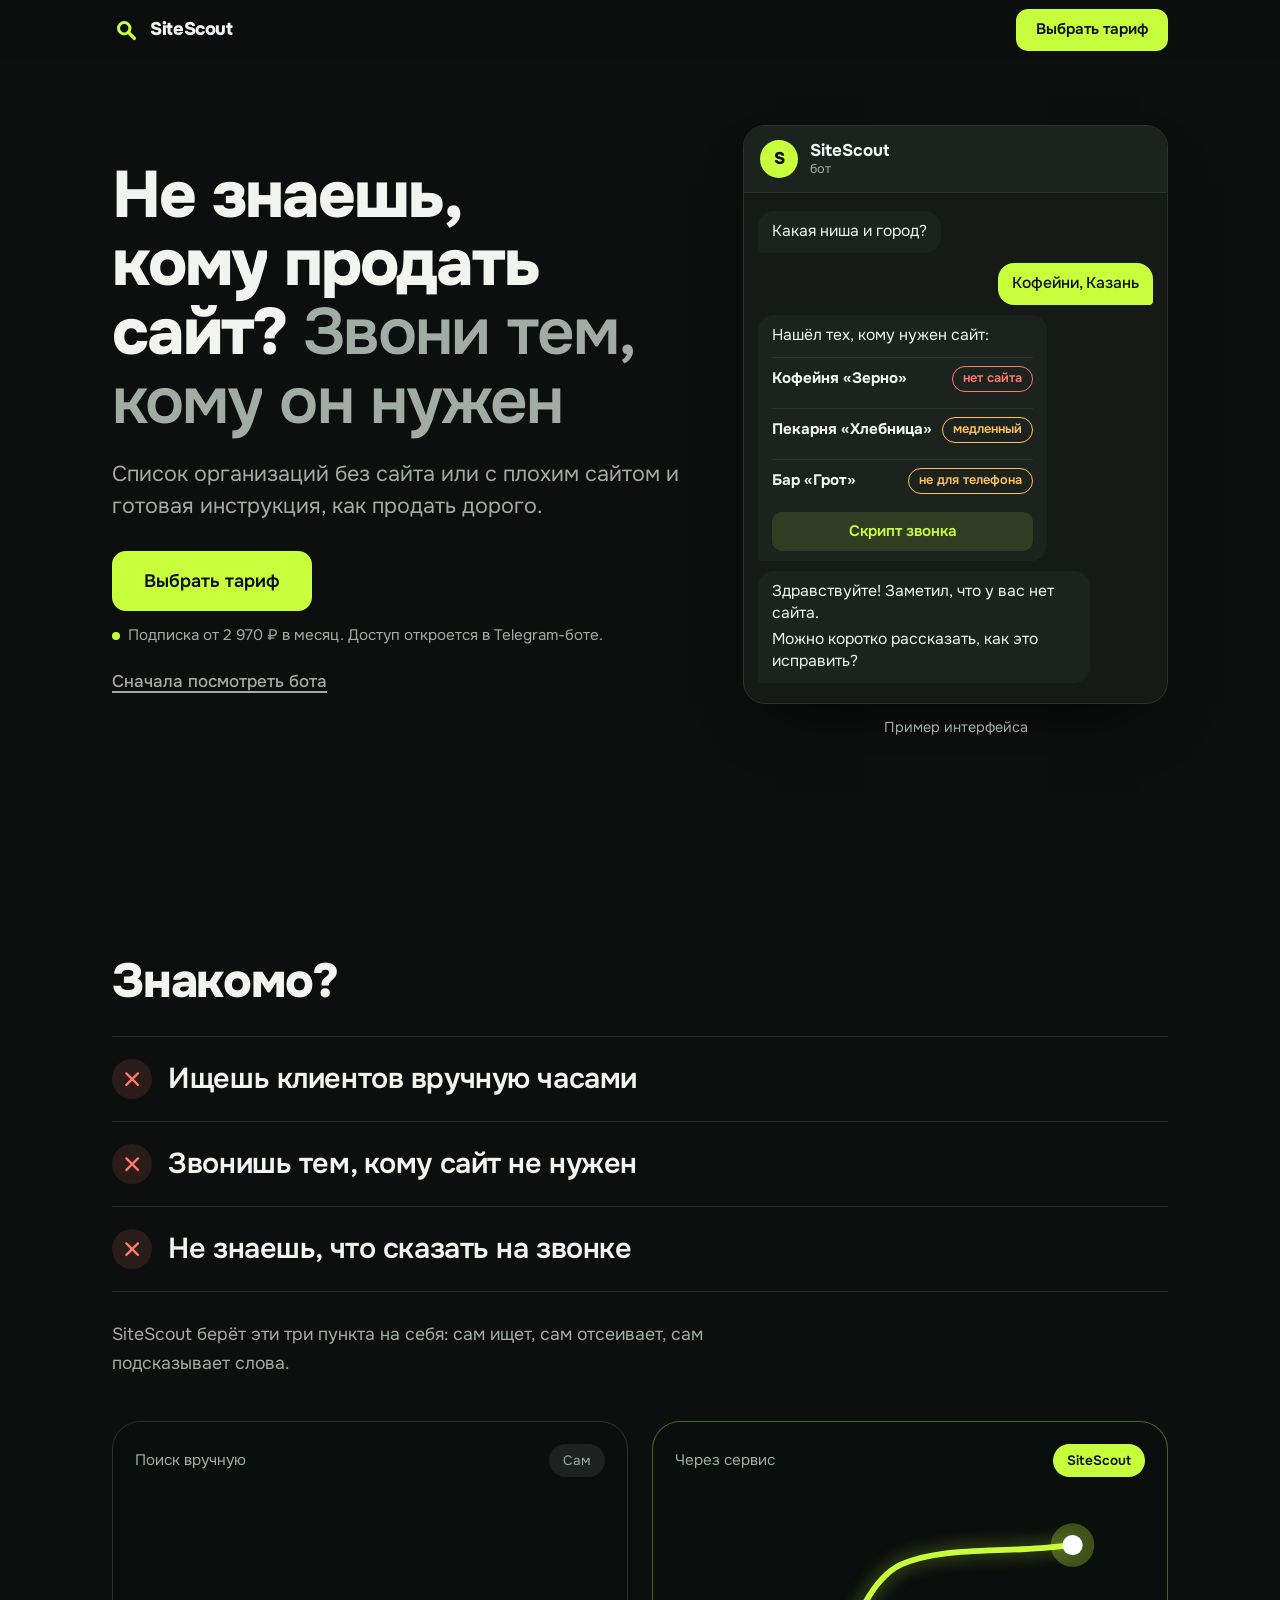
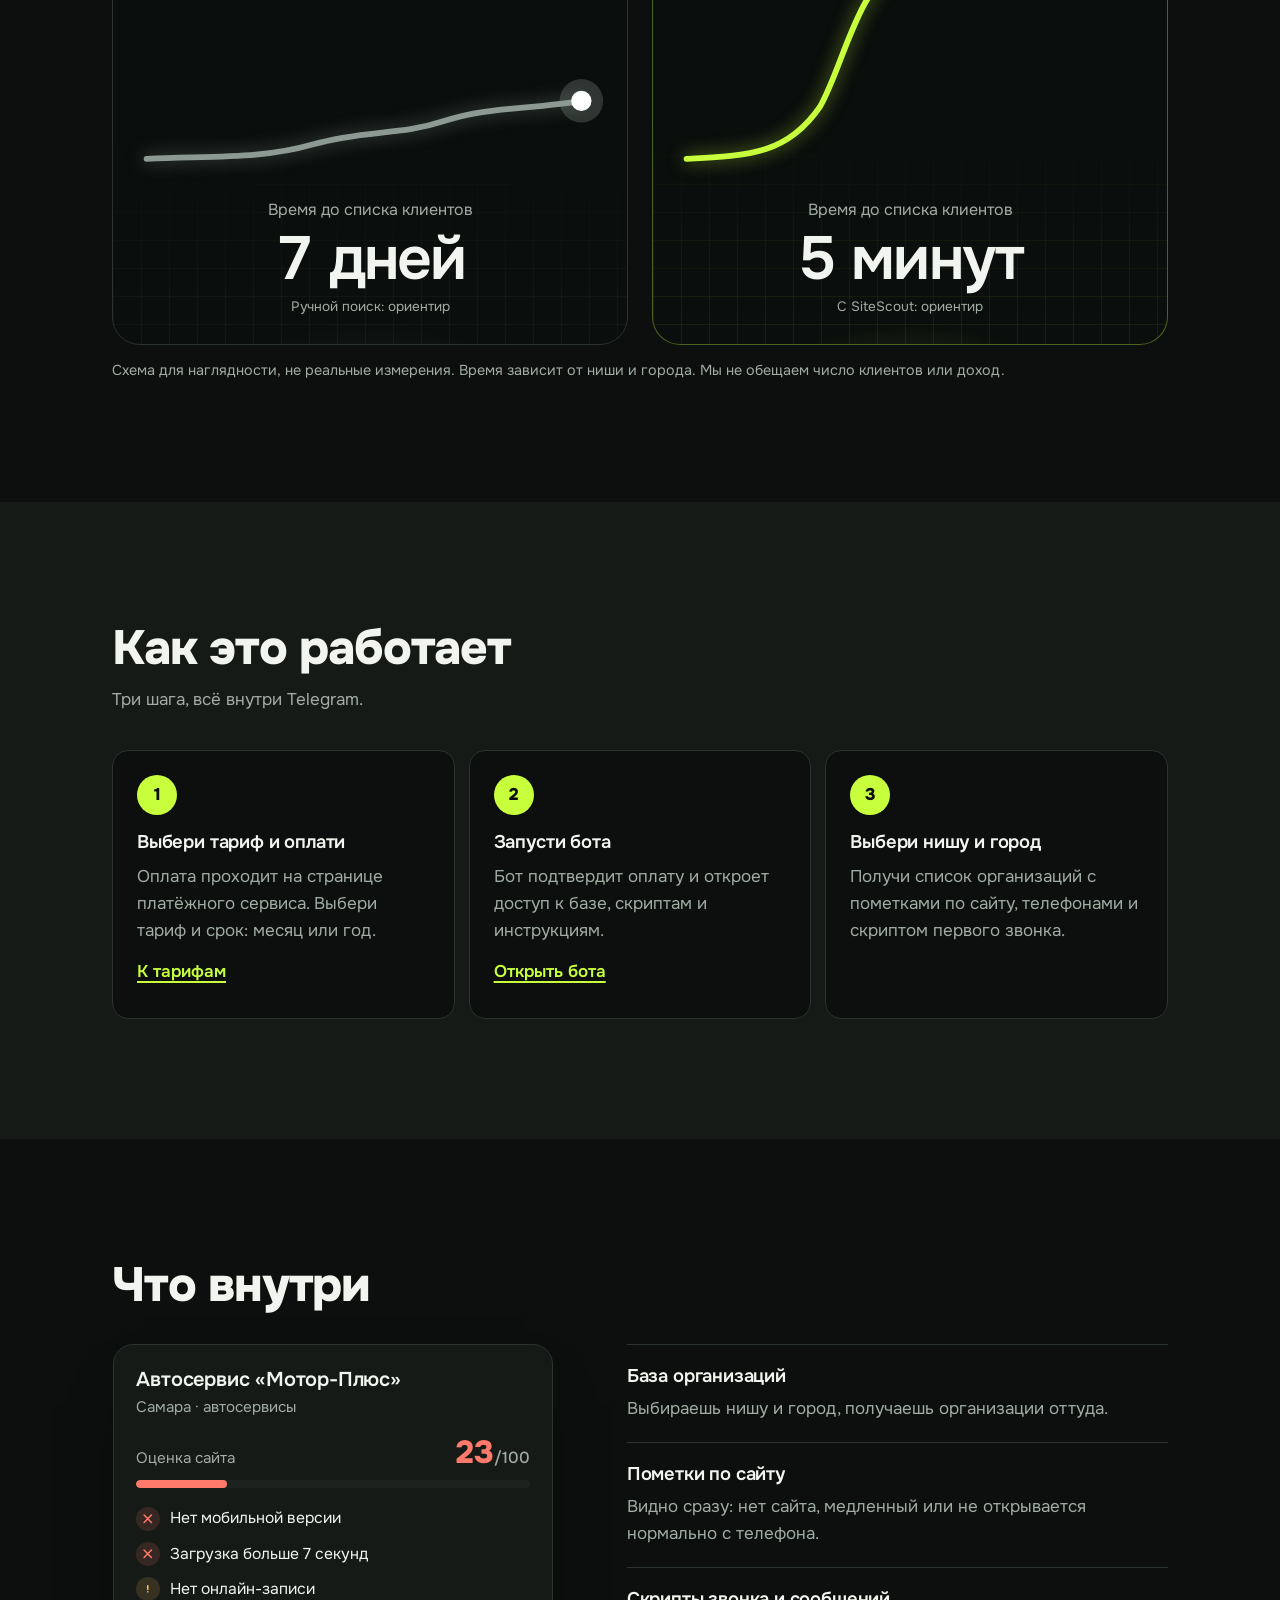
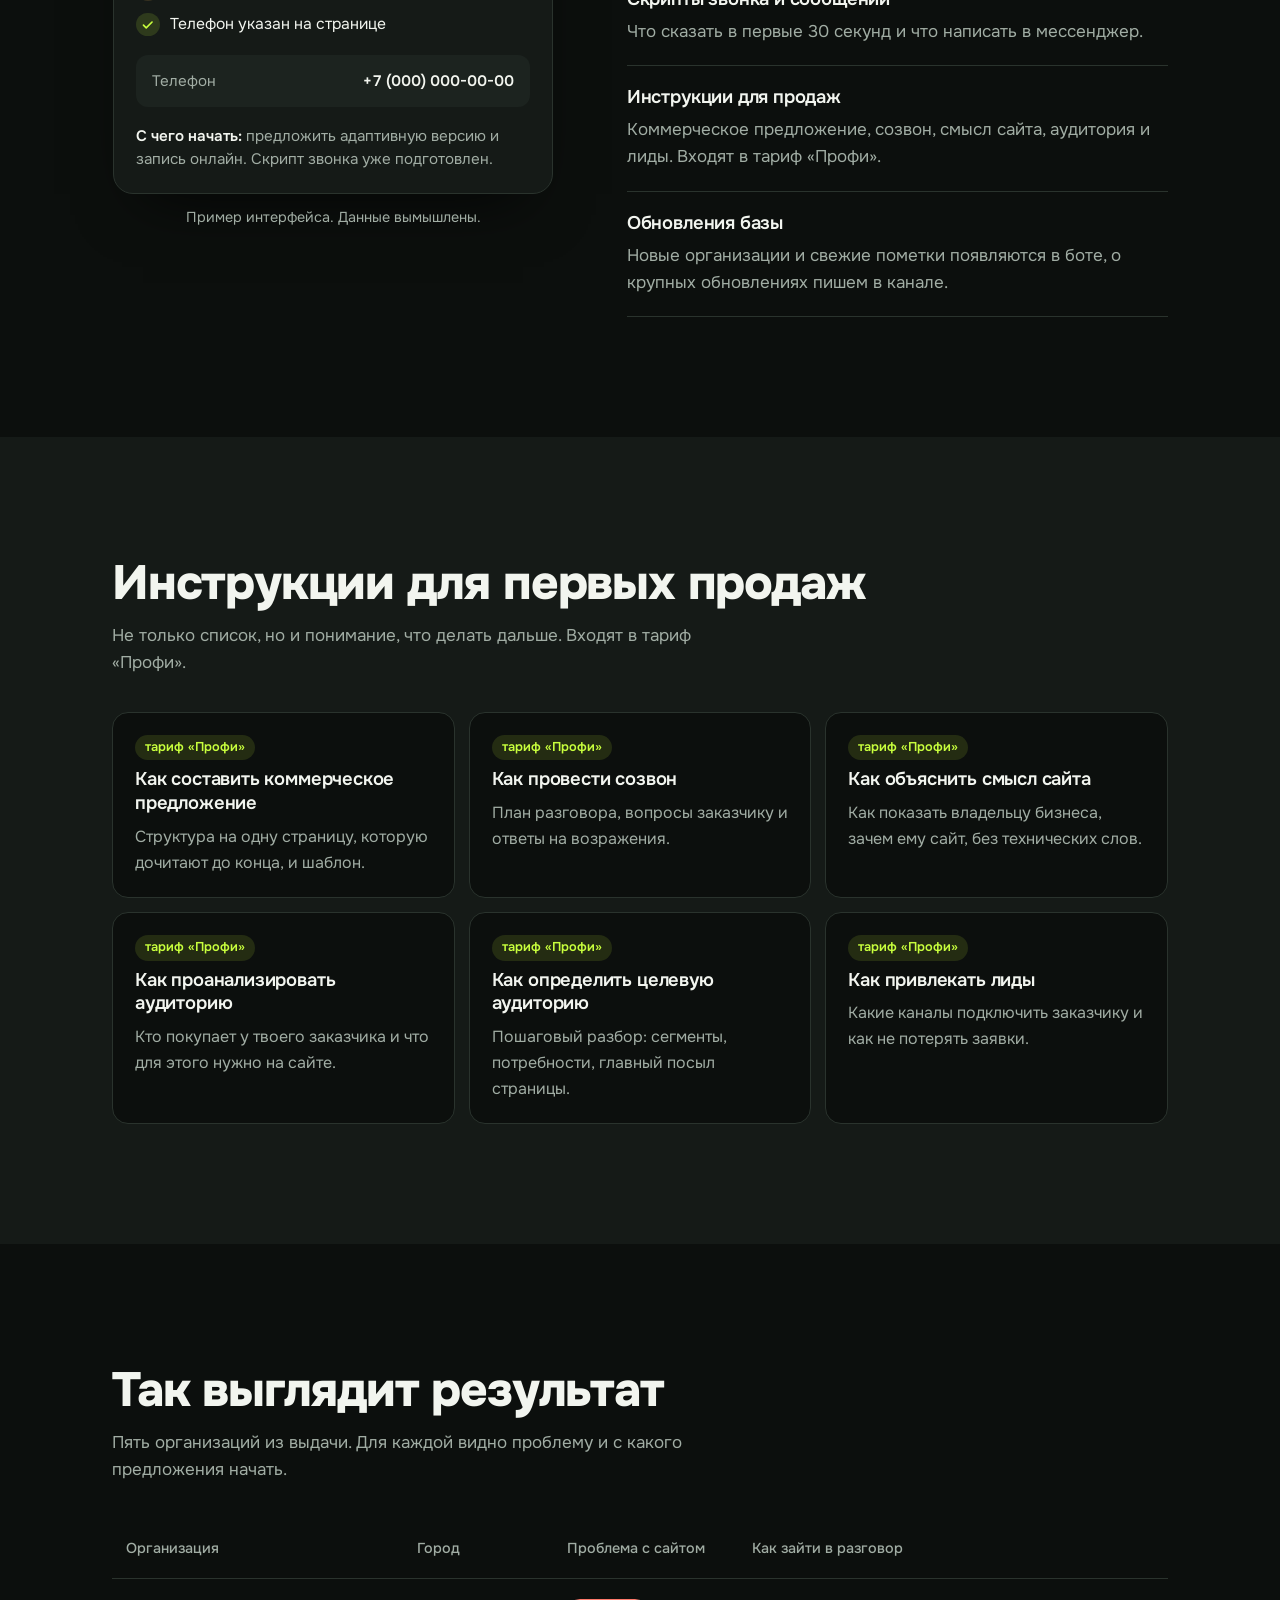
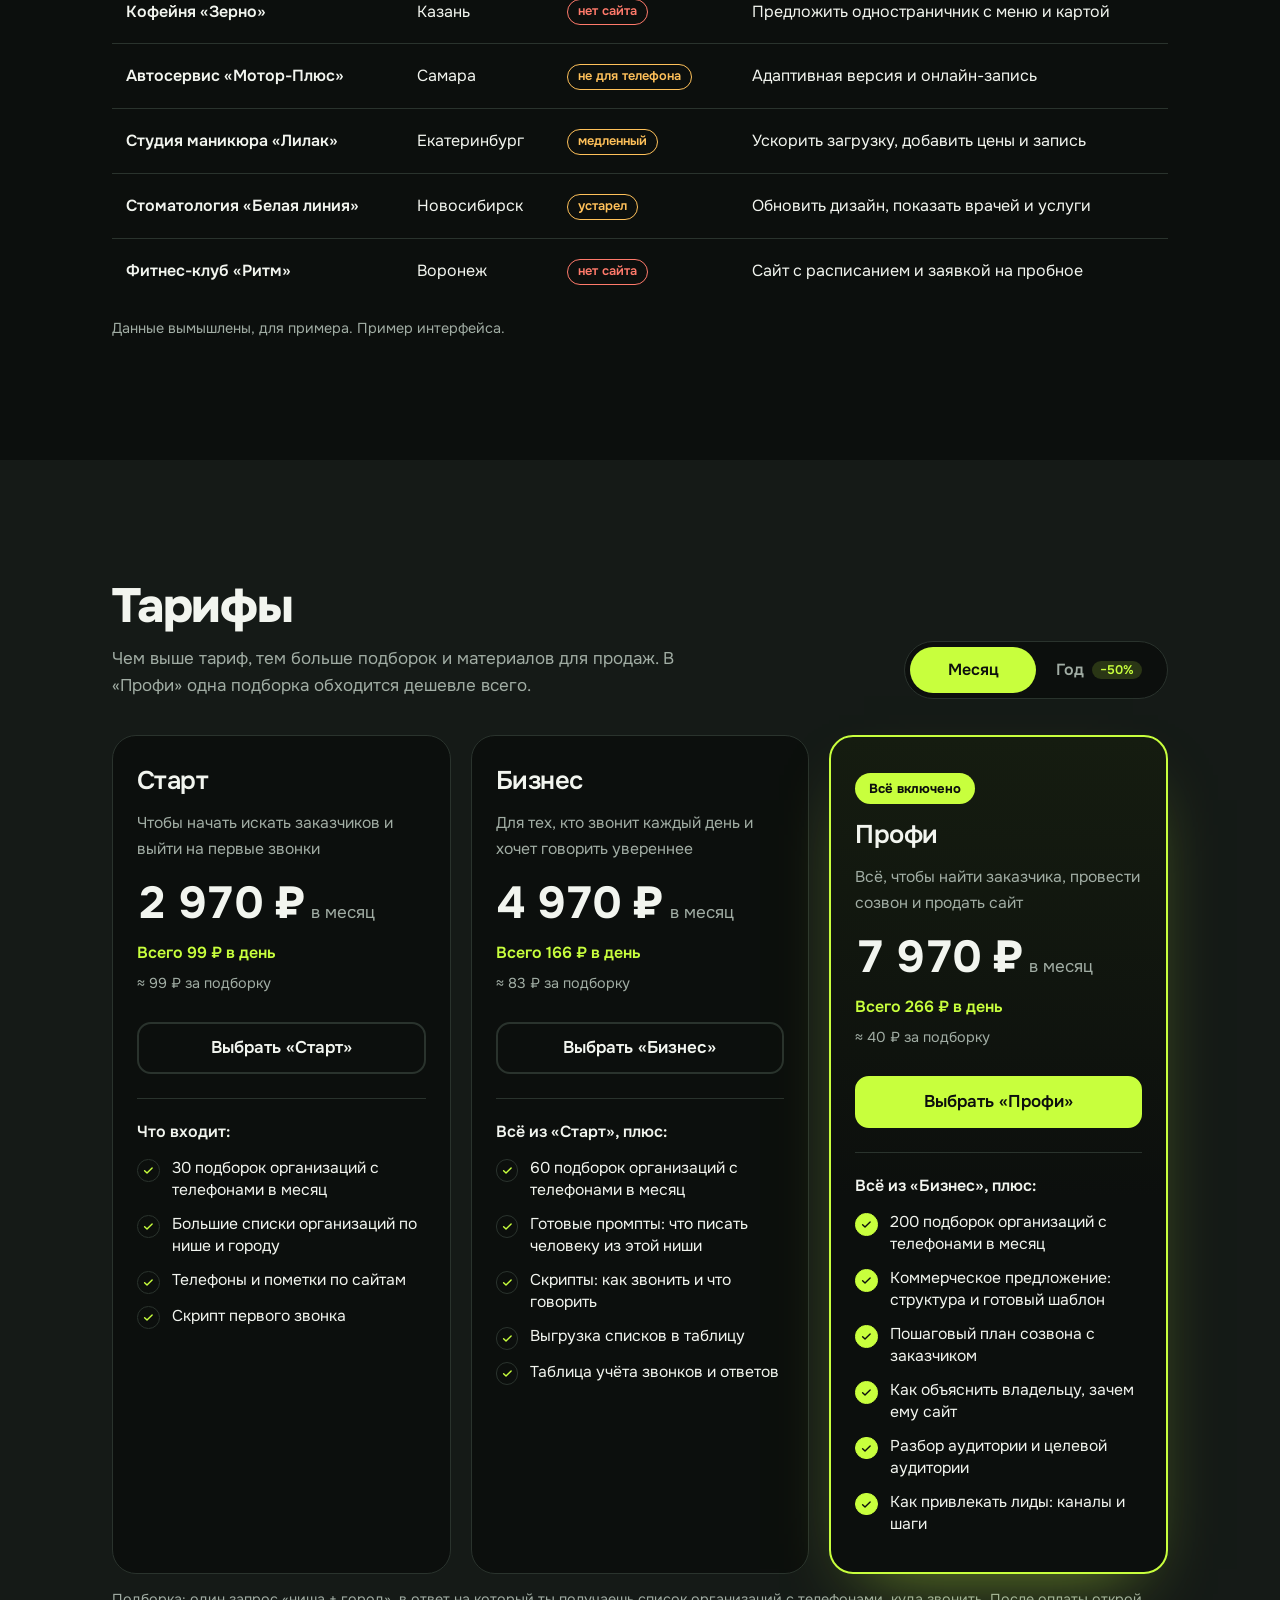
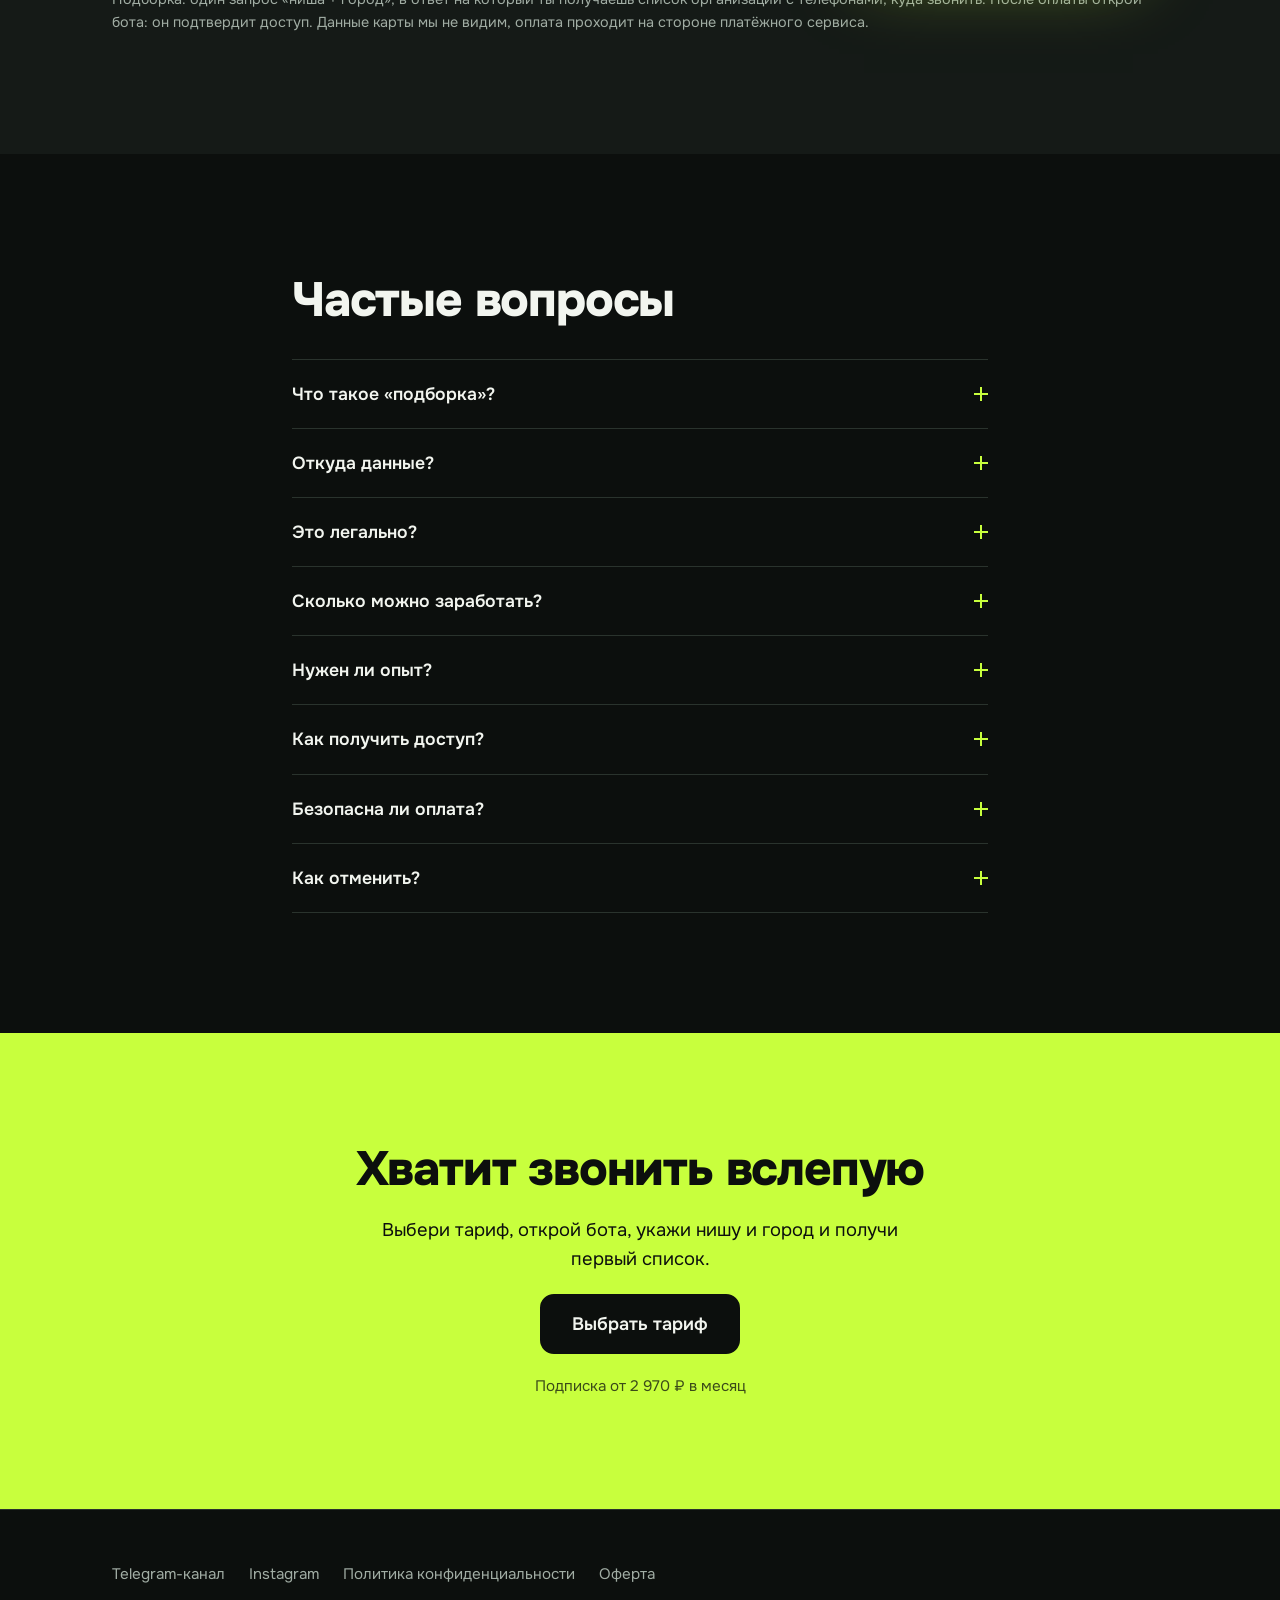
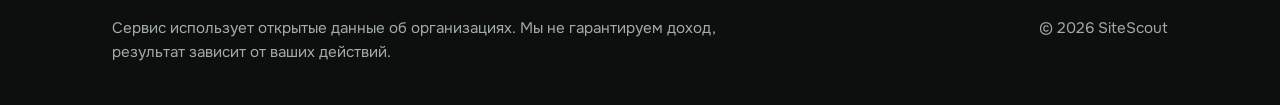
==== index.html @ c0576c30 "Add SiteScout landing page Co-Authored-By: Claude Sonnet 5.5 <noreply@anthropic.com>" ====
<!doctype html>
<html lang="ru">
<head>
  <meta charset="utf-8">
  <meta name="viewport" content="width=device-width, initial-scale=1, viewport-fit=cover">
  <title>SiteScout — заказчики на сайты за 5 минут</title>
  <meta name="description" content="SiteScout находит организации без сайта или с плохим сайтом и даёт телефоны и готовые скрипты звонка. Для веб-фрилансеров и небольших студий. Подписка от 2 970 ₽ в месяц.">
  <meta name="theme-color" content="#0c0f0d">
  <meta property="og:type" content="website">
  <meta property="og:locale" content="ru_RU">
  <meta property="og:site_name" content="SiteScout">
  <meta property="og:title" content="Находи заказчиков на сайты за 5 минут">
  <meta property="og:description" content="Список организаций, у которых нет сайта или он плохой, плюс готовый скрипт звонка. Подписка, доступ в Telegram-боте.">
  <!-- Когда будет картинка 1200×630: <meta property="og:image" content="https://ВАШ-САЙТ/og.png"> -->
  <meta name="twitter:card" content="summary_large_image">
  <link rel="icon" href="data:image/svg+xml,%3Csvg xmlns='http://www.w3.org/2000/svg' viewBox='0 0 64 64'%3E%3Crect width='64' height='64' rx='14' fill='%230c0f0d'/%3E%3Ccircle cx='28' cy='28' r='13' fill='none' stroke='%23c8ff3d' stroke-width='6'/%3E%3Cpath d='M38 38l13 13' stroke='%23c8ff3d' stroke-width='7' stroke-linecap='round'/%3E%3C/svg%3E">
  <link rel="preconnect" href="https://fonts.googleapis.com">
  <link rel="preconnect" href="https://fonts.gstatic.com" crossorigin>
  <link rel="stylesheet" href="https://fonts.googleapis.com/css2?family=Onest:wght@400;500;600;800&display=swap">
  <link rel="stylesheet" href="style.css">
  <script>document.documentElement.classList.add('js')</script>
</head>
<body>

<svg width="0" height="0" style="position:absolute" aria-hidden="true" focusable="false">
  <symbol id="i-tg" viewBox="0 0 24 24"><path d="M21.6 3.3 2.7 10.6c-1.3.5-1.3 1.3-.2 1.6l4.8 1.5 1.9 5.8c.2.6.4.8.9.8.4 0 .6-.2.9-.4l2.3-2.2 4.8 3.5c.9.5 1.5.2 1.7-.8L22.9 4.8c.3-1.3-.5-1.9-1.3-1.5Zm-3.2 4L9.8 15l-.4 3.7-1.5-4.9 10.5-6.5Z"/></symbol>
  <symbol id="i-x" viewBox="0 0 24 24"><path d="M6 6l12 12M18 6 6 18" fill="none" stroke="currentColor" stroke-width="2.4" stroke-linecap="round"/></symbol>
  <symbol id="i-check" viewBox="0 0 24 24"><path d="m5 12.5 4.5 4.5L19 7.5" fill="none" stroke="currentColor" stroke-width="2.6" stroke-linecap="round" stroke-linejoin="round"/></symbol>
  <symbol id="i-warn" viewBox="0 0 24 24"><path d="M12 7v6m0 4h.01" fill="none" stroke="currentColor" stroke-width="2.6" stroke-linecap="round"/></symbol>
</svg>

<header class="top">
  <div class="wrap top__in">
    <a class="logo" href="#top" aria-label="SiteScout — наверх">
      <svg viewBox="0 0 64 64" width="28" height="28" aria-hidden="true"><circle cx="28" cy="28" r="13" fill="none" stroke="currentColor" stroke-width="7"/><path d="M38 38l13 13" stroke="currentColor" stroke-width="8" stroke-linecap="round"/></svg>
      <span>SiteScout</span>
    </a>
    <a class="btn btn--sm top__cta" href="#pricing">Выбрать тариф</a>
  </div>
</header>

<main id="top">

  <!-- 1. HERO -->
  <section class="hero">
    <div class="wrap hero__grid">
      <div class="hero__text">
        <h1 aria-label="Не знаешь, кому продать сайт? Звони тем, кому он нужен">
          <span class="hl" aria-hidden="true"><span style="--d:.05s">Не</span></span>
          <span class="hl" aria-hidden="true"><span style="--d:.12s">знаешь,</span></span>
          <span class="hl" aria-hidden="true"><span style="--d:.19s">кому</span></span>
          <span class="hl" aria-hidden="true"><span style="--d:.26s">продать</span></span>
          <span class="hl" aria-hidden="true"><span style="--d:.33s">сайт?</span></span>
          <span class="dim" aria-hidden="true">
            <span class="hl"><span style="--d:.6s">Звони</span></span>
            <span class="hl"><span style="--d:.67s">тем,</span></span>
            <span class="hl"><span style="--d:.74s">кому</span></span>
            <span class="hl"><span style="--d:.81s">он</span></span>
            <span class="hl"><span style="--d:.88s">нужен</span></span>
          </span>
        </h1>
        <p class="lead">Список организаций без сайта или с плохим сайтом и готовая инструкция, как продать дорого.</p>
        <div class="cta-block">
          <a class="btn btn--lg" id="hero-cta" href="#pricing">Выбрать тариф</a>
          <p class="note">Подписка от 2 970 ₽ в месяц. Доступ откроется в Telegram-боте.</p>
          <a class="link link--quiet" data-link="bot" href="https://t.me/your_bot" target="_blank" rel="noopener">Сначала посмотреть бота</a>
        </div>
      </div>

      <figure class="hero__demo">
        <div class="tg" role="img" aria-label="Пример диалога с Telegram-ботом SiteScout: выбор ниши и города, затем список организаций с пометками по сайтам">
          <div class="tg__bar">
            <span class="tg__ava">S</span>
            <span class="tg__who"><strong>SiteScout</strong><small>бот</small></span>
          </div>
          <div class="tg__body" aria-hidden="true">
            <p class="msg msg--bot" style="--d:.6s">Какая ниша и город?</p>
            <p class="msg msg--me" style="--d:1.4s">Кофейни, Казань</p>
            <div class="msg msg--bot msg--list" style="--d:2.2s">
              <p>Нашёл тех, кому нужен сайт:</p>
              <ul>
                <li><b>Кофейня «Зерно»</b><span class="tag tag--bad" style="--t:3.0s">нет сайта</span></li>
                <li><b>Пекарня «Хлебница»</b><span class="tag tag--warn" style="--t:3.5s">медленный</span></li>
                <li><b>Бар «Грот»</b><span class="tag tag--warn" style="--t:4.0s">не для телефона</span></li>
              </ul>
              <span class="kbd" style="--t:4.6s">Скрипт звонка</span>
            </div>
            <div class="msg msg--bot msg--script" style="--d:5.4s">
              <span class="dots" style="--t:5.4s"><i></i><i></i><i></i></span>
              <span class="ln" style="--t:6.4s">Здравствуйте! Заметил, что у вас нет сайта.</span>
              <span class="ln" style="--t:7.2s">Можно коротко рассказать, как это исправить?</span>
            </div>
          </div>
        </div>
        <figcaption>Пример интерфейса</figcaption>
      </figure>
    </div>
  </section>

  <!-- 2. ПРОБЛЕМА -->
  <section class="sec" aria-labelledby="h-problem">
    <div class="wrap">
      <h2 id="h-problem" class="reveal">Знакомо?</h2>
      <ul class="problems">
        <li class="reveal"><svg class="ic ic--x" aria-hidden="true"><use href="#i-x"/></svg>Ищешь клиентов вручную часами</li>
        <li class="reveal"><svg class="ic ic--x" aria-hidden="true"><use href="#i-x"/></svg>Звонишь тем, кому сайт не нужен</li>
        <li class="reveal"><svg class="ic ic--x" aria-hidden="true"><use href="#i-x"/></svg>Не знаешь, что сказать на звонке</li>
      </ul>
      <p class="bridge reveal">SiteScout берёт эти три пункта на себя: сам ищет, сам отсеивает, сам подсказывает слова.</p>

      <div class="peaks" id="peaks">
        <figure class="peak peak--solo">
          <div class="peak__top"><span>Поиск вручную</span><span class="peak__pill">Сам</span></div>
          <svg class="peak__chart" viewBox="-8 -10 324 204" role="img" aria-label="Схема: список клиентов растёт медленно">
            <g class="peak__grid" aria-hidden="true"></g>
            <path class="line" d="M0 176 C50 174 80 176 115 166 S175 160 205 150 S265 142 300 136"/>
            <circle class="halo" r="15"/><circle class="dot" r="7"/>
          </svg>
          <figcaption>
            <span class="peak__title">Время до списка клиентов</span>
            <span class="peak__num"><b data-count="7" data-final="7">7</b> дней</span>
            <span class="peak__cap">Ручной поиск: ориентир</span>
          </figcaption>
        </figure>
        <figure class="peak peak--ours">
          <div class="peak__top"><span>Через сервис</span><span class="peak__pill peak__pill--on">SiteScout</span></div>
          <svg class="peak__chart" viewBox="-8 -10 324 204" role="img" aria-label="Схема: список клиентов появляется быстро">
            <g class="peak__grid" aria-hidden="true"></g>
            <path class="line" d="M0 176 C45 174 70 172 92 140 C108 112 118 56 148 42 C176 30 212 34 252 30 S285 28 300 28"/>
            <circle class="halo" r="15"/><circle class="dot" r="7"/>
          </svg>
          <figcaption>
            <span class="peak__title">Время до списка клиентов</span>
            <span class="peak__num"><b data-count="5" data-final="5">5</b> минут</span>
            <span class="peak__cap">С SiteScout: ориентир</span>
          </figcaption>
        </figure>
      </div>
      <p class="caption reveal">Схема для наглядности, не реальные измерения. Время зависит от ниши и города. Мы не обещаем число клиентов или доход.</p>
    </div>
  </section>

  <!-- 3. КАК ЭТО РАБОТАЕТ -->
  <section class="sec sec--alt" id="how" aria-labelledby="h-how">
    <div class="wrap">
      <h2 id="h-how" class="reveal">Как это работает</h2>
      <p class="sub reveal">Три шага, всё внутри Telegram.</p>
      <ol class="steps">
        <li class="step reveal">
          <span class="step__n" aria-hidden="true">1</span>
          <h3>Выбери тариф и оплати</h3>
          <p>Оплата проходит на странице платёжного сервиса. Выбери тариф и срок: месяц или год.</p>
          <a class="link" href="#pricing">К тарифам</a>
        </li>
        <li class="step reveal">
          <span class="step__n" aria-hidden="true">2</span>
          <h3>Запусти бота</h3>
          <p>Бот подтвердит оплату и откроет доступ к базе, скриптам и инструкциям.</p>
          <a class="link" data-link="bot" href="https://t.me/your_bot" target="_blank" rel="noopener">Открыть бота</a>
        </li>
        <li class="step reveal">
          <span class="step__n" aria-hidden="true">3</span>
          <h3>Выбери нишу и город</h3>
          <p>Получи список организаций с пометками по сайту, телефонами и скриптом первого звонка.</p>
        </li>
      </ol>
    </div>
  </section>

  <!-- 4. ЧТО ВНУТРИ -->
  <section class="sec" aria-labelledby="h-inside">
    <div class="wrap">
      <h2 id="h-inside" class="reveal">Что внутри</h2>
      <div class="inside">
      <div class="inside__demo reveal">
        <figure>
          <article class="org" aria-label="Пример карточки организации с оценкой сайта">
            <header class="org__head">
              <div>
                <h3>Автосервис «Мотор-Плюс»</h3>
                <p>Самара · автосервисы</p>
              </div>
            </header>
            <div class="score">
              <div class="score__row"><span>Оценка сайта</span><strong>23<small>/100</small></strong></div>
              <div class="score__bar"><i style="width:23%"></i></div>
            </div>
            <ul class="checks">
              <li class="bad"><svg class="ic" aria-hidden="true"><use href="#i-x"/></svg>Нет мобильной версии</li>
              <li class="bad"><svg class="ic" aria-hidden="true"><use href="#i-x"/></svg>Загрузка больше 7 секунд</li>
              <li class="warn"><svg class="ic" aria-hidden="true"><use href="#i-warn"/></svg>Нет онлайн-записи</li>
              <li class="ok"><svg class="ic" aria-hidden="true"><use href="#i-check"/></svg>Телефон указан на странице</li>
            </ul>
            <div class="org__phone"><span>Телефон</span><b>+7 (000) 000-00-00</b></div>
            <p class="org__tip"><b>С чего начать:</b> предложить адаптивную версию и запись онлайн. Скрипт звонка уже подготовлен.</p>
          </article>
          <figcaption>Пример интерфейса. Данные вымышлены.</figcaption>
        </figure>
      </div>

      <div class="inside__text">
        <ul class="feats">
          <li class="reveal"><h3>База организаций</h3><p>Выбираешь нишу и город, получаешь организации оттуда.</p></li>
          <li class="reveal"><h3>Пометки по сайту</h3><p>Видно сразу: нет сайта, медленный или не открывается нормально с телефона.</p></li>
          <li class="reveal"><h3>Скрипты звонка и сообщений</h3><p>Что сказать в первые 30 секунд и что написать в мессенджер.</p></li>
          <li class="reveal"><h3>Инструкции для продаж</h3><p>Коммерческое предложение, созвон, смысл сайта, аудитория и лиды. Входят в тариф «Профи».</p></li>
          <li class="reveal"><h3>Обновления базы</h3><p>Новые организации и свежие пометки появляются в боте, о крупных обновлениях пишем в канале.</p></li>
        </ul>
      </div>
      </div>
    </div>
  </section>

  <!-- 5. ИНСТРУКЦИИ -->
  <section class="sec sec--alt" aria-labelledby="h-guides">
    <div class="wrap">
      <h2 id="h-guides" class="reveal">Инструкции для первых продаж</h2>
      <p class="sub reveal">Не только список, но и понимание, что делать дальше. Входят в тариф «Профи».</p>
      <ul class="guides">
        <li class="guide reveal"><span class="pill">тариф «Профи»</span><h3>Как составить коммерческое предложение</h3><p>Структура на одну страницу, которую дочитают до конца, и шаблон.</p></li>
        <li class="guide reveal"><span class="pill">тариф «Профи»</span><h3>Как провести созвон</h3><p>План разговора, вопросы заказчику и ответы на возражения.</p></li>
        <li class="guide reveal"><span class="pill">тариф «Профи»</span><h3>Как объяснить смысл сайта</h3><p>Как показать владельцу бизнеса, зачем ему сайт, без технических слов.</p></li>
        <li class="guide reveal"><span class="pill">тариф «Профи»</span><h3>Как проанализировать аудиторию</h3><p>Кто покупает у твоего заказчика и что для этого нужно на сайте.</p></li>
        <li class="guide reveal"><span class="pill">тариф «Профи»</span><h3>Как определить целевую аудиторию</h3><p>Пошаговый разбор: сегменты, потребности, главный посыл страницы.</p></li>
        <li class="guide reveal"><span class="pill">тариф «Профи»</span><h3>Как привлекать лиды</h3><p>Какие каналы подключить заказчику и как не потерять заявки.</p></li>
      </ul>
    </div>
  </section>

  <!-- 6. ПРИМЕР РЕЗУЛЬТАТА -->
  <section class="sec" aria-labelledby="h-example">
    <div class="wrap">
      <h2 id="h-example" class="reveal">Так выглядит результат</h2>
      <p class="sub reveal">Пять организаций из выдачи. Для каждой видно проблему и с какого предложения начать.</p>
      <div class="tbl reveal">
        <table>
          <thead>
            <tr><th scope="col">Организация</th><th scope="col">Город</th><th scope="col">Проблема с сайтом</th><th scope="col">Как зайти в разговор</th></tr>
          </thead>
          <tbody>
            <tr><th scope="row" data-label="Организация">Кофейня «Зерно»</th><td data-label="Город">Казань</td><td data-label="Проблема с сайтом"><span class="tag tag--bad">нет сайта</span></td><td data-label="Как зайти в разговор">Предложить одностраничник с меню и картой</td></tr>
            <tr><th scope="row" data-label="Организация">Автосервис «Мотор-Плюс»</th><td data-label="Город">Самара</td><td data-label="Проблема с сайтом"><span class="tag tag--warn">не для телефона</span></td><td data-label="Как зайти в разговор">Адаптивная версия и онлайн-запись</td></tr>
            <tr><th scope="row" data-label="Организация">Студия маникюра «Лилак»</th><td data-label="Город">Екатеринбург</td><td data-label="Проблема с сайтом"><span class="tag tag--warn">медленный</span></td><td data-label="Как зайти в разговор">Ускорить загрузку, добавить цены и запись</td></tr>
            <tr><th scope="row" data-label="Организация">Стоматология «Белая линия»</th><td data-label="Город">Новосибирск</td><td data-label="Проблема с сайтом"><span class="tag tag--warn">устарел</span></td><td data-label="Как зайти в разговор">Обновить дизайн, показать врачей и услуги</td></tr>
            <tr><th scope="row" data-label="Организация">Фитнес-клуб «Ритм»</th><td data-label="Город">Воронеж</td><td data-label="Проблема с сайтом"><span class="tag tag--bad">нет сайта</span></td><td data-label="Как зайти в разговор">Сайт с расписанием и заявкой на пробное</td></tr>
          </tbody>
        </table>
      </div>
      <p class="caption">Данные вымышлены, для примера. Пример интерфейса.</p>
    </div>
  </section>

  <!-- 7. ТАРИФЫ -->
  <section class="sec sec--alt" id="pricing" aria-labelledby="h-price">
    <div class="wrap">
      <div class="pricing__head">
        <div>
          <h2 id="h-price" class="reveal">Тарифы</h2>
          <p class="sub reveal">Чем выше тариф, тем больше подборок и материалов для продаж. В «Профи» одна подборка обходится дешевле всего.</p>
        </div>
        <div class="switch reveal" role="radiogroup" aria-label="Период оплаты" id="period">
          <span class="switch__thumb" aria-hidden="true"></span>
          <button type="button" role="radio" aria-checked="true" data-period="month">Месяц</button>
          <button type="button" role="radio" aria-checked="false" data-period="year">Год <span class="switch__save">−50%</span></button>
        </div>
      </div>
      <div class="tiers" id="plans">
        <article class="tier reveal" data-plan="start" data-m="2970" data-y="17770" data-n="30">
          
          <h3>Старт</h3>
          <p class="tier__desc">Чтобы начать искать заказчиков и выйти на первые звонки</p>
          <p class="tier__price"><span class="tier__sum"><b data-price>2970</b> ₽</span><span class="tier__per" data-per>в месяц</span></p>
          <p class="tier__calc"><span data-day></span><span data-each></span><span data-yearnote></span></p>
          <a class="btn btn--block btn--ghost" data-pay="start" href="#" target="_blank" rel="noopener">Выбрать «Старт»</a>
          <div class="tier__list"><h4>Что входит:</h4><ul><li><svg class="ic" aria-hidden="true"><use href="#i-check"/></svg>30 подборок организаций с телефонами в месяц</li><li><svg class="ic" aria-hidden="true"><use href="#i-check"/></svg>Большие списки организаций по нише и городу</li><li><svg class="ic" aria-hidden="true"><use href="#i-check"/></svg>Телефоны и пометки по сайтам</li><li><svg class="ic" aria-hidden="true"><use href="#i-check"/></svg>Скрипт первого звонка</li></ul></div>
        </article>
        <article class="tier reveal" data-plan="pro" data-m="4970" data-y="29770" data-n="60">
          
          <h3>Бизнес</h3>
          <p class="tier__desc">Для тех, кто звонит каждый день и хочет говорить увереннее</p>
          <p class="tier__price"><span class="tier__sum"><b data-price>4970</b> ₽</span><span class="tier__per" data-per>в месяц</span></p>
          <p class="tier__calc"><span data-day></span><span data-each></span><span data-yearnote></span></p>
          <a class="btn btn--block btn--ghost" data-pay="pro" href="#" target="_blank" rel="noopener">Выбрать «Бизнес»</a>
          <div class="tier__list"><h4>Всё из «Старт», плюс:</h4><ul><li><svg class="ic" aria-hidden="true"><use href="#i-check"/></svg>60 подборок организаций с телефонами в месяц</li><li><svg class="ic" aria-hidden="true"><use href="#i-check"/></svg>Готовые промпты: что писать человеку из этой ниши</li><li><svg class="ic" aria-hidden="true"><use href="#i-check"/></svg>Скрипты: как звонить и что говорить</li><li><svg class="ic" aria-hidden="true"><use href="#i-check"/></svg>Выгрузка списков в таблицу</li><li><svg class="ic" aria-hidden="true"><use href="#i-check"/></svg>Таблица учёта звонков и ответов</li></ul></div>
        </article>
        <article class="tier tier--main reveal" data-plan="max" data-m="7970" data-y="47770" data-n="200">
          <span class="tier__badge">Всё включено</span>
          <h3>Профи</h3>
          <p class="tier__desc">Всё, чтобы найти заказчика, провести созвон и продать сайт</p>
          <p class="tier__price"><span class="tier__sum"><b data-price>7970</b> ₽</span><span class="tier__per" data-per>в месяц</span></p>
          <p class="tier__calc"><span data-day></span><span data-each></span><span data-yearnote></span></p>
          <a class="btn btn--block" data-pay="max" href="#" target="_blank" rel="noopener">Выбрать «Профи»</a>
          <div class="tier__list"><h4>Всё из «Бизнес», плюс:</h4><ul><li><svg class="ic" aria-hidden="true"><use href="#i-check"/></svg>200 подборок организаций с телефонами в месяц</li><li><svg class="ic" aria-hidden="true"><use href="#i-check"/></svg>Коммерческое предложение: структура и готовый шаблон</li><li><svg class="ic" aria-hidden="true"><use href="#i-check"/></svg>Пошаговый план созвона с заказчиком</li><li><svg class="ic" aria-hidden="true"><use href="#i-check"/></svg>Как объяснить владельцу, зачем ему сайт</li><li><svg class="ic" aria-hidden="true"><use href="#i-check"/></svg>Разбор аудитории и целевой аудитории</li><li><svg class="ic" aria-hidden="true"><use href="#i-check"/></svg>Как привлекать лиды: каналы и шаги</li></ul></div>
        </article>
      </div>
      <p class="caption reveal">Подборка: один запрос «ниша + город», в ответ на который ты получаешь список организаций с телефонами, куда звонить. После оплаты открой бота: он подтвердит доступ. Данные карты мы не видим, оплата проходит на стороне платёжного сервиса.</p>
    </div>
  </section>

  <!-- 8. FAQ -->
  <section class="sec" id="faq" aria-labelledby="h-faq">
    <div class="wrap wrap--narrow">
      <h2 id="h-faq" class="reveal">Частые вопросы</h2>
      <div class="faq reveal">
        <details>
          <summary>Что такое «подборка»?</summary>
          <p>Это один запрос: ты выбираешь нишу и город, а бот присылает список организаций с телефонами, куда звонить, пометками по сайтам и скриптами. Количество подборок в месяц зависит от тарифа, а в «Профи» их до 200 в месяц.</p>
        </details>
        <details>
          <summary>Откуда данные?</summary>
          <p>Из открытых источников об организациях: карты, справочники и публичные страницы компаний. Мы не берём закрытые и личные данные. Сайт организации проверяем автоматически: открывается ли он, как быстро грузится и подходит ли для телефона.</p>
        </details>
        <details>
          <summary>Это легально?</summary>
          <p>Сервис работает только с открытыми данными об организациях. Но звонки и рассылки остаются на твоей стороне: соблюдай закон о рекламе, не звони тем, кто просил этого не делать, и не отправляй спам. Это не юридическая консультация, а честное правило работы.</p>
        </details>
        <details>
          <summary>Сколько можно заработать?</summary>
          <p>Зависит от тебя: как звонишь, что предлагаешь, сколько берёшь за работу. Мы даём инструмент, который экономит время на поиске клиентов, но не даём гарантий дохода.</p>
        </details>
        <details>
          <summary>Нужен ли опыт?</summary>
          <p>Для начала нужно уметь делать сайты. Опыта в продажах не требуется: в боте есть скрипты и пошаговые инструкции с первого звонка.</p>
        </details>
        <details>
          <summary>Как получить доступ?</summary>
          <p>Выбери тариф, оплати на странице платёжного сервиса и открой бота в Telegram. Бот подтвердит оплату и откроет доступ.</p>
        </details>
        <details>
          <summary>Безопасна ли оплата?</summary>
          <p>Оплата проходит на странице платёжного сервиса. Мы не видим и не храним данные твоей карты.</p>
        </details>
        <details>
          <summary>Как отменить?</summary>
          <p>Условия отмены и возврата описаны в оферте, с ними можно ознакомиться до оплаты. Если нужна помощь, напиши в боте.</p>
        </details>
      </div>
    </div>
  </section>

  <!-- 9. ФИНАЛЬНЫЙ CTA -->
  <section class="final" id="final" aria-labelledby="h-final">
    <div class="wrap final__in">
      <h2 id="h-final">Хватит звонить вслепую</h2>
      <p>Выбери тариф, открой бота, укажи нишу и город и получи первый список.</p>
      <a class="btn btn--dark btn--lg" id="final-cta" href="#pricing">Выбрать тариф</a>
      <p class="final__note">Подписка от 2 970 ₽ в месяц</p>
    </div>
  </section>
</main>

<!-- 10. ФУТЕР -->
<footer class="foot">
  <div class="wrap foot__in">
    <div class="foot__links">
      <a data-link="channel" href="https://t.me/your_channel" target="_blank" rel="noopener">Telegram-канал</a>
      <a data-link="instagram" href="https://instagram.com/your_account" target="_blank" rel="noopener">Instagram</a>
      <a href="#" data-stub>Политика конфиденциальности</a>
      <a href="#" data-stub>Оферта</a>
    </div>
    <p class="legal">Сервис использует открытые данные об организациях. Мы не гарантируем доход, результат зависит от ваших действий.</p>
    <p class="copy">© <span id="year">2026</span> SiteScout</p>
  </div>
</footer>

<!-- Липкая кнопка (мобильные) -->
<div class="sticky" id="sticky" aria-hidden="true">
  <a class="btn btn--block" href="#pricing" tabindex="-1">Выбрать тариф от 2 970 ₽/мес</a>
</div>

<script src="script.js" defer></script>
</body>
</html>
---- style.css ----
:root{
  --bg:#0c0f0d;
  --surface:#151a17;
  --surface-2:#1c231f;
  --line:#2a332d;
  --text:#f2f5ef;
  --muted:#a1ada4;
  --accent:#c8ff3d;
  --accent-ink:#0c0f0d;
  --bad:#ff7a6b;
  --warn:#ffc15a;
  --r:16px;
  --gut:20px;
  --font:"Onest",system-ui,-apple-system,"Segoe UI",Roboto,Arial,sans-serif;
}
*,*::before,*::after{box-sizing:border-box}
html{scroll-behavior:smooth;scroll-padding-top:72px;-webkit-text-size-adjust:100%}
body{margin:0;background:var(--bg);color:var(--text);font:400 1.0625rem/1.6 var(--font);-webkit-font-smoothing:antialiased;padding-bottom:calc(88px + env(safe-area-inset-bottom))}
img,svg{display:block;max-width:100%}
h1,h2,h3,p,ul,ol,figure{margin:0}
ul,ol{padding:0;list-style:none}
a{color:inherit}
:focus-visible{outline:3px solid var(--accent);outline-offset:3px;border-radius:6px}
.wrap{width:100%;max-width:1120px;margin-inline:auto;padding-inline:var(--gut)}
.wrap--narrow{max-width:760px}
.ic{width:1.25em;height:1.25em;fill:currentColor;flex:none}

/* Типографика */
h1{font-size:clamp(2.05rem,8.4vw,4.1rem);line-height:1.05;font-weight:800;letter-spacing:-.03em;text-wrap:balance}
h2{font-size:clamp(1.8rem,6.4vw,3rem);line-height:1.1;font-weight:800;letter-spacing:-.025em;text-wrap:balance}
h3{font-size:1.15rem;line-height:1.3;font-weight:600;letter-spacing:-.01em}
.dim{color:var(--muted);font-weight:600}
.lead{font-size:clamp(1.1rem,3.8vw,1.35rem);line-height:1.5;color:var(--muted);max-width:34em}
.sub{color:var(--muted);margin-top:12px;max-width:36em}

/* Кнопки */
.btn{display:inline-flex;align-items:center;justify-content:center;gap:.6em;min-height:52px;padding:0 26px;border-radius:14px;background:var(--accent);color:var(--accent-ink);font:600 1.0625rem/1 var(--font);text-decoration:none;border:2px solid var(--accent);transition:transform .18s ease,box-shadow .18s ease,background .18s}
.btn:hover{transform:translateY(-2px);box-shadow:0 10px 30px -8px rgba(200,255,61,.45)}
.btn:active{transform:translateY(0) scale(.98)}
.btn--lg{min-height:60px;padding:0 18px;font-size:1.05rem}
.btn--lg,.sticky .btn{white-space:nowrap}
.btn--sm{min-height:42px;padding:0 18px;font-size:.95rem;border-radius:12px}
.btn--block{display:flex;width:100%}
.btn--ghost{background:transparent;color:var(--text);border-color:var(--line)}
.btn--ghost:hover{border-color:var(--accent);box-shadow:none}
.btn--dark{background:var(--accent-ink);color:var(--text);border-color:var(--accent-ink)}
.btn--dark:hover{box-shadow:0 12px 30px -10px rgba(0,0,0,.6)}
.link{display:inline-flex;align-items:center;min-height:44px;margin-top:6px;color:var(--accent);font-weight:600;text-decoration:underline;text-underline-offset:4px;text-decoration-thickness:1.5px}
.link:hover{text-decoration-thickness:3px}
.link--quiet{color:var(--muted);margin-top:0;justify-self:center;font-weight:500}
.link--quiet:hover{color:var(--text)}

/* Шапка */
.top{position:sticky;top:0;z-index:20;background:rgba(12,15,13,.85);backdrop-filter:blur(10px);-webkit-backdrop-filter:blur(10px);border-bottom:1px solid transparent}
.top__in{display:flex;align-items:center;justify-content:space-between;height:60px}
.logo{display:inline-flex;align-items:center;gap:10px;font-weight:800;font-size:1.15rem;letter-spacing:-.02em;text-decoration:none;color:var(--accent)}
.logo span{color:var(--text)}
.top__cta{display:none}

/* Секции */
.sec{padding-block:clamp(64px,11vw,120px)}
.sec--alt{background:var(--surface)}
.caption{margin-top:14px;color:var(--muted);font-size:.9rem}

/* Hero */
.hero{padding-block:28px 56px}
.hero__grid{display:grid;gap:40px}
.hero__text{display:grid;gap:22px;align-content:start}
.cta-block{display:grid;gap:12px;margin-top:6px}
.cta-block .btn{width:100%}
.note{color:var(--muted);font-size:.95rem;text-align:center}
.note::before{content:"";display:inline-block;width:8px;height:8px;border-radius:50%;background:var(--accent);margin-right:8px;vertical-align:middle}

.hero__demo figcaption,.inside__demo figcaption{margin-top:12px;color:var(--muted);font-size:.9rem;text-align:center}

/* Окно Telegram */
.tg{background:var(--surface);border:1px solid var(--line);border-radius:22px;overflow:hidden;max-width:440px;margin-inline:auto;box-shadow:0 30px 60px -30px rgba(0,0,0,.8)}
.tg__bar{display:flex;align-items:center;gap:12px;padding:14px 16px;background:var(--surface-2);border-bottom:1px solid var(--line)}
.tg__ava{display:grid;place-items:center;width:38px;height:38px;border-radius:50%;background:var(--accent);color:var(--accent-ink);font-weight:800}
.tg__who{display:grid;line-height:1.2}
.tg__who small{color:var(--muted);font-size:.8rem}
.tg__body{display:flex;flex-direction:column;gap:10px;padding:18px 14px 20px;min-height:430px}
.msg{max-width:84%;padding:10px 14px;border-radius:16px;font-size:.98rem;line-height:1.4}
.msg--bot{align-self:flex-start;background:var(--surface-2);border-bottom-left-radius:4px}
.msg--me{align-self:flex-end;background:var(--accent);color:var(--accent-ink);font-weight:500;border-bottom-right-radius:4px}
.msg--list{max-width:94%;display:grid;gap:10px}
.msg--list ul{display:grid;gap:8px}
.msg--list li{display:flex;flex-wrap:wrap;align-items:center;justify-content:space-between;gap:6px 10px;padding:8px 0;border-top:1px solid var(--line);font-size:.95rem}
.kbd{display:block;text-align:center;padding:9px;border-radius:10px;background:rgba(200,255,61,.12);color:var(--accent);font-weight:600;font-size:.95rem}

.tag{display:inline-block;padding:3px 10px;border-radius:999px;font-size:.8rem;font-weight:600;line-height:1.4;white-space:nowrap;border:1px solid currentColor}
.tag--bad{color:var(--bad)}
.tag--warn{color:var(--warn)}

/* Появление сообщений: один выверенный момент */
.js .msg{opacity:0;transform:translateY(8px) scale(.98);animation:pop .45s cubic-bezier(.2,.8,.2,1) forwards;animation-delay:var(--d,0s)}
.js .tg:not(.is-live) .msg{animation-play-state:paused}
@keyframes pop{to{opacity:1;transform:none}}


/* Hero: слова заголовка поднимаются, диалог идёт по кругу */
.js .hl{display:inline-block;overflow:hidden;vertical-align:top;padding-bottom:.1em;margin-bottom:-.1em}
.js .hl>span{display:inline-block;transform:translateY(110%);animation:rise .75s cubic-bezier(.2,.8,.2,1) forwards;animation-delay:var(--d,0s)}
@keyframes rise{to{transform:none}}
.dim .hl{margin-right:.02em}
.js .tg .tag,.js .tg .kbd{opacity:0;transform:scale(.7);animation:stamp .4s cubic-bezier(.2,1.4,.4,1) forwards;animation-delay:var(--t,0s)}
@keyframes stamp{to{opacity:1;transform:none}}
.js .tg:not(.is-live) :is(.tag,.kbd,.dots,.ln){animation-play-state:paused}
.msg--script{position:relative;display:grid;gap:4px;min-width:190px}
.msg--script .ln{opacity:0;animation:fadein .5s ease forwards;animation-delay:var(--t,0s)}
.dots{position:absolute;left:14px;top:14px;display:flex;gap:5px;animation:gone .01s forwards;animation-delay:calc(var(--t) + 1s)}
.dots i{width:7px;height:7px;border-radius:50%;background:var(--muted);animation:bounce .8s ease-in-out infinite}
.dots i:nth-child(2){animation-delay:.12s}.dots i:nth-child(3){animation-delay:.24s}
@keyframes bounce{50%{transform:translateY(-4px);opacity:.5}}
@keyframes gone{to{opacity:0;visibility:hidden}}
@keyframes fadein{to{opacity:1}}
.js .tg.is-reset *{animation:none!important}
.js .tg.is-reset .tag,.js .tg.is-reset .kbd,.js .tg.is-reset .ln{opacity:0}
.js .tg.is-reset .hl>span{transform:none}
@media (prefers-reduced-motion:reduce){
  .js .hl>span{transform:none}
  .js .tg .tag,.js .tg .kbd,.msg--script .ln{opacity:1;transform:none}
  .dots{display:none}
}

/* Проблема */
.problems{margin-top:28px;border-top:1px solid var(--line)}
.problems li{display:flex;align-items:center;gap:16px;padding:22px 0;border-bottom:1px solid var(--line);font-size:clamp(1.2rem,4.6vw,1.8rem);font-weight:600;letter-spacing:-.015em;line-height:1.25}
.ic--x{width:1.4em;height:1.4em;color:var(--bad);padding:.3em;border-radius:50%;background:rgba(255,122,107,.12)}
.bridge{margin-top:28px;color:var(--muted);max-width:36em;font-size:1.1rem}

/* Шаги */
.steps{display:grid;gap:14px;margin-top:36px}
.step{background:var(--bg);border:1px solid var(--line);border-radius:var(--r);padding:24px}
.step__n{display:grid;place-items:center;width:40px;height:40px;border-radius:50%;background:var(--accent);color:var(--accent-ink);font-weight:800;margin-bottom:16px}
.step p{color:var(--muted);margin-top:8px}

/* Что внутри */
.inside{display:grid;gap:36px;margin-top:32px}
.inside__text{align-content:start}
.feats{border-top:1px solid var(--line)}
.feats li{padding:20px 0;border-bottom:1px solid var(--line)}
.feats p{color:var(--muted);margin-top:6px}

.org{background:var(--surface);border:1px solid var(--line);border-radius:20px;padding:22px;display:grid;gap:18px;max-width:440px;margin-inline:auto;box-shadow:0 30px 60px -30px rgba(0,0,0,.8)}
.org__head p{color:var(--muted);font-size:.95rem;margin-top:2px}
.org h3{font-size:1.25rem}
.score__row{display:flex;justify-content:space-between;align-items:baseline;color:var(--muted);font-size:.95rem}
.score__row strong{color:var(--bad);font-size:2rem;font-weight:800;line-height:1}
.score__row small{font-size:1rem;color:var(--muted);font-weight:500}
.score__bar{height:8px;border-radius:99px;background:var(--surface-2);margin-top:10px;overflow:hidden}
.score__bar i{display:block;height:100%;border-radius:99px;background:var(--bad)}
.checks{display:grid;gap:10px;font-size:.98rem}
.checks li{display:flex;align-items:center;gap:10px}
.checks .ic{width:1.5em;height:1.5em;padding:.28em;border-radius:50%}
.checks .bad .ic{color:var(--bad);background:rgba(255,122,107,.14)}
.checks .warn .ic{color:var(--warn);background:rgba(255,193,90,.14)}
.checks .ok .ic{color:var(--accent);background:rgba(200,255,61,.14)}
.org__phone{display:flex;justify-content:space-between;align-items:center;gap:10px;padding:14px 16px;border-radius:12px;background:var(--surface-2);font-size:.95rem}
.org__phone span{color:var(--muted)}
.org__phone b{font-weight:600;font-variant-numeric:tabular-nums}
.org__tip{font-size:.95rem;color:var(--muted);line-height:1.5}
.org__tip b{color:var(--text);font-weight:600}

/* Инструкции */
.guides{display:grid;gap:14px;margin-top:36px}
.guide{background:var(--bg);border:1px solid var(--line);border-radius:var(--r);padding:22px;display:grid;gap:8px;align-content:start;transition:border-color .2s,transform .2s}
.guide:hover{border-color:var(--accent);transform:translateY(-3px)}
.guide p{color:var(--muted);font-size:1rem}
.pill{justify-self:start;padding:3px 10px;border-radius:999px;background:rgba(200,255,61,.12);color:var(--accent);font-size:.8rem;font-weight:600;line-height:1.5}
.pill--soon{background:var(--accent);color:var(--accent-ink);margin-left:8px;vertical-align:middle}

/* Таблица */
.tbl{margin-top:36px}
.tbl table{width:100%;border-collapse:collapse}
.tbl thead{position:absolute;left:-9999px}
.tbl tr{display:block;background:var(--surface);border:1px solid var(--line);border-radius:var(--r);padding:16px 18px;margin-bottom:12px}
.tbl th[scope=row]{display:block;text-align:left;font-weight:600;font-size:1.1rem;margin-bottom:8px}
.tbl td{display:flex;justify-content:space-between;align-items:baseline;gap:16px;padding:8px 0;border-top:1px solid var(--line);font-size:.98rem;text-align:right}
.tbl td:last-child{flex-direction:column;align-items:flex-start;gap:4px;text-align:left}
.tbl td::before{content:attr(data-label);color:var(--muted);text-align:left;flex:none}

/* Тарифы */

/* FAQ */
.faq{margin-top:32px;border-top:1px solid var(--line)}
.faq details{border-bottom:1px solid var(--line)}
.faq summary{display:flex;justify-content:space-between;align-items:center;gap:16px;padding:20px 0;cursor:pointer;font-weight:600;font-size:1.1rem;list-style:none;min-height:56px}
.faq summary::-webkit-details-marker{display:none}
.faq summary::after{content:"";flex:none;width:14px;height:14px;background:linear-gradient(var(--accent),var(--accent)) center/100% 2px no-repeat,linear-gradient(var(--accent),var(--accent)) center/2px 100% no-repeat;transition:transform .25s}
.faq details[open] summary::after{transform:rotate(45deg)}
.faq details p{padding:0 0 22px;color:var(--muted);max-width:40em}

/* Финал */
.final{background:var(--accent);color:var(--accent-ink);padding-block:clamp(64px,11vw,110px);text-align:center}
.final__in{display:grid;gap:20px;justify-items:center}
.final h2{color:var(--accent-ink)}
.final p{font-size:1.15rem;max-width:30em}
.final .btn{width:100%;max-width:440px}
.final__note{font-size:.95rem!important;opacity:.75}

/* Футер */
.foot{padding-block:40px;border-top:1px solid var(--line);color:var(--muted);font-size:.95rem}
.foot__in{display:grid;gap:18px}
.foot__links{display:flex;flex-wrap:wrap;gap:10px 24px}
.foot__links a{text-decoration:none;padding:12px 0}
.logo{min-height:44px}
.foot__links a:hover{color:var(--accent)}
.legal{max-width:40em}

/* Липкая CTA */
.sticky{position:fixed;inset:auto 0 0 0;z-index:30;padding:12px var(--gut) calc(12px + env(safe-area-inset-bottom));background:linear-gradient(to top,var(--bg) 70%,rgba(12,15,13,0));transform:translateY(110%);transition:transform .3s ease;pointer-events:none}
.sticky.is-on{transform:none}
.sticky.is-on .btn{pointer-events:auto}
.sticky .btn{min-height:56px;box-shadow:0 12px 30px -10px rgba(0,0,0,.8)}

/* Появление при скролле */
.js .reveal{opacity:0;transform:translateY(14px);transition:opacity .6s ease,transform .6s ease}
.js .reveal.is-in{opacity:1;transform:none}


/* Сравнение: сам / через сервис */
.peaks{display:grid;gap:16px;margin-top:44px}
.peak{position:relative;margin:0;padding:22px 22px 26px;border-radius:28px;overflow:hidden;isolation:isolate;
  background:#0a0e0c;border:1px solid var(--line);display:grid;gap:6px;max-width:440px;width:100%;margin-inline:auto}
.peak::before{content:"";position:absolute;inset:auto -10% -45% -10%;height:70%;z-index:-1;
  background:radial-gradient(60% 100% at 50% 100%,var(--glow) 0%,transparent 70%);opacity:.55}
.peak::after{content:"";position:absolute;inset:48% 0 0 0;z-index:-1;opacity:.5;
  background:linear-gradient(var(--grid) 1px,transparent 1px) 0 0/100% 28px,linear-gradient(90deg,var(--grid) 1px,transparent 1px) 0 0/28px 100%;
  -webkit-mask:linear-gradient(to top,#000,transparent 85%);mask:linear-gradient(to top,#000,transparent 85%)}
.peak--solo{--glow:#6f7f78;--grid:rgba(160,175,168,.13);--stroke:#8d9a93}
.peak--ours{--glow:var(--accent);--grid:rgba(200,255,61,.16);--stroke:var(--accent);border-color:rgba(200,255,61,.35)}
.peak__top{display:flex;justify-content:space-between;align-items:center;color:var(--muted);font-size:.95rem}
.peak__pill{padding:6px 14px;border-radius:999px;background:rgba(255,255,255,.08);font-size:.85rem}
.peak__pill--on{background:var(--accent);color:var(--accent-ink);font-weight:600}
.peak__chart{width:100%;height:auto;overflow:visible;margin-block:6px}
.peak .line{fill:none;stroke:var(--stroke);stroke-width:4;stroke-linecap:round;stroke-linejoin:round;
  filter:drop-shadow(0 0 6px color-mix(in srgb,var(--stroke) 55%,transparent))}
.peak .dot{fill:#fff;opacity:0}
.peak .halo{fill:var(--stroke);opacity:0}
.peak.is-run .dot{opacity:1}
.peak.is-run .halo{opacity:.28}
.peak.is-done .halo{animation:beat 2.4s ease-in-out infinite}
@keyframes beat{50%{opacity:.12;transform:scale(1.5)}}
.peak .halo{transform-box:fill-box;transform-origin:center}
.peak figcaption{display:grid;justify-items:center;gap:6px;text-align:center}
.peak__title{color:var(--muted);font-size:1rem}
.peak__num{font-size:clamp(2.6rem,12vw,3.8rem);font-weight:600;line-height:1;letter-spacing:-.03em;font-variant-numeric:tabular-nums}
.peak__num b{font-weight:600}
.peak__cap{color:var(--muted);font-size:.85rem}
@media (min-width:768px){.peaks{grid-template-columns:repeat(2,1fr);gap:24px}.peak{max-width:none}}
@media (prefers-reduced-motion:reduce){.peak.is-done .halo{animation:none}}


/* Тарифы */
.pricing__head{display:grid;gap:24px}
.switch{position:relative;display:inline-grid;grid-template-columns:1fr 1fr;justify-self:start;padding:5px;border-radius:999px;background:var(--bg);border:1px solid var(--line)}
.switch button{position:relative;z-index:1;min-height:46px;padding:0 20px;border:0;background:none;border-radius:999px;color:var(--muted);font:600 1rem/1 var(--font);cursor:pointer;display:flex;align-items:center;justify-content:center;gap:8px;white-space:nowrap;transition:color .2s}
.switch button[aria-checked=true]{color:var(--accent-ink)}
.switch__thumb{position:absolute;top:5px;bottom:5px;left:5px;width:calc(50% - 5px);border-radius:999px;background:var(--accent);transition:transform .3s cubic-bezier(.3,.8,.3,1)}
.switch[data-p=year] .switch__thumb{transform:translateX(100%)}
.switch__save{padding:3px 8px;border-radius:999px;background:rgba(200,255,61,.16);color:var(--accent);font-size:.78rem}
.switch button[aria-checked=true] .switch__save{background:rgba(12,15,13,.14);color:var(--accent-ink)}

.tiers{display:grid;gap:16px;margin-top:36px;align-items:stretch}
.tier{position:relative;display:flex;flex-direction:column;gap:14px;padding:28px 24px;border-radius:24px;background:var(--bg);border:1px solid var(--line)}
.tier h3{font-size:1.6rem;letter-spacing:-.02em}
.tier__desc{color:var(--muted);font-size:.98rem;min-height:3em}
.tier__price{display:flex;align-items:baseline;gap:8px;flex-wrap:wrap;margin-top:6px}
.tier__sum{font-size:2.8rem;font-weight:800;letter-spacing:-.035em;line-height:1;font-variant-numeric:tabular-nums}
.tier__per{color:var(--muted)}
.tier__calc{display:grid;gap:3px;min-height:4.4em;color:var(--muted);font-size:.9rem}
.tier__calc [data-day]{color:var(--accent);font-weight:600;font-size:1rem}
.tier__list{margin-top:10px;padding-top:20px;border-top:1px solid var(--line);display:grid;gap:14px}
.tier__list h4{margin:0;font-size:1rem;font-weight:600}
.tier__list ul{display:grid;gap:12px}
.tier__list li{display:flex;gap:12px;align-items:flex-start;font-size:.98rem;line-height:1.4}
.tier__list .ic{width:1.45em;height:1.45em;padding:.25em;border-radius:50%;border:1px solid var(--line);color:var(--accent);margin-top:.05em}
.tier--main{border:2px solid var(--accent);background:linear-gradient(180deg,#151c10,var(--bg) 55%);box-shadow:0 30px 70px -35px rgba(200,255,61,.55)}
.tier--main .tier__list .ic{background:var(--accent);color:var(--accent-ink);border-color:var(--accent)}
.tier__badge{align-self:flex-start;padding:5px 14px;border-radius:999px;background:var(--accent);color:var(--accent-ink);font-size:.82rem;font-weight:700}
.tier .btn{margin-top:4px}
@media (min-width:900px){
  .pricing__head{grid-template-columns:1fr auto;align-items:end}
  .tiers{grid-template-columns:repeat(3,1fr);gap:20px;align-items:stretch}
  .tier--main{transform:translateY(-14px);padding-block:36px}
}

@media (min-width:768px){
  :root{--gut:32px}
  body{padding-bottom:0}
  .sticky{display:none}
  .top__cta{display:inline-flex}
  .hero{padding-block:64px 96px}
  .hero__grid{grid-template-columns:1.15fr .85fr;gap:56px;align-items:center}
  .btn--lg{padding:0 30px;font-size:1.125rem}
  .cta-block{justify-items:start}
  .cta-block .btn{width:auto}
  .note{text-align:left}
  .steps{grid-template-columns:repeat(3,1fr)}
  .guides{grid-template-columns:repeat(2,1fr)}
  .inside{grid-template-columns:.9fr 1.1fr;gap:72px;align-items:start}
  .inside__demo{position:sticky;top:96px}
  .link--quiet{justify-self:start}
  .tbl thead{position:static}
  .tbl tr{display:table-row;background:none;border:0;padding:0;margin:0}
  .tbl th,.tbl td{padding:18px 14px;text-align:left;border-top:1px solid var(--line);vertical-align:middle;font-size:1rem}
  .tbl thead th{color:var(--muted);font-weight:500;font-size:.9rem;border-top:0;border-bottom:1px solid var(--line)}
  .tbl th[scope=row]{display:table-cell;margin:0;font-size:1rem}
  .tbl td{display:table-cell;text-align:left}
  .tbl td::before{content:none}
  .final .btn{width:auto;max-width:none}
  .foot__in{grid-template-columns:1fr auto;align-items:start}
  .legal{grid-column:1/2}
}
@media (min-width:1024px){
  .guides{grid-template-columns:repeat(3,1fr)}
}

@media (prefers-reduced-motion:reduce){
  html{scroll-behavior:auto}
  *,*::before,*::after{animation:none!important;transition:none!important}
  .js .msg,.js .reveal{opacity:1;transform:none}
}
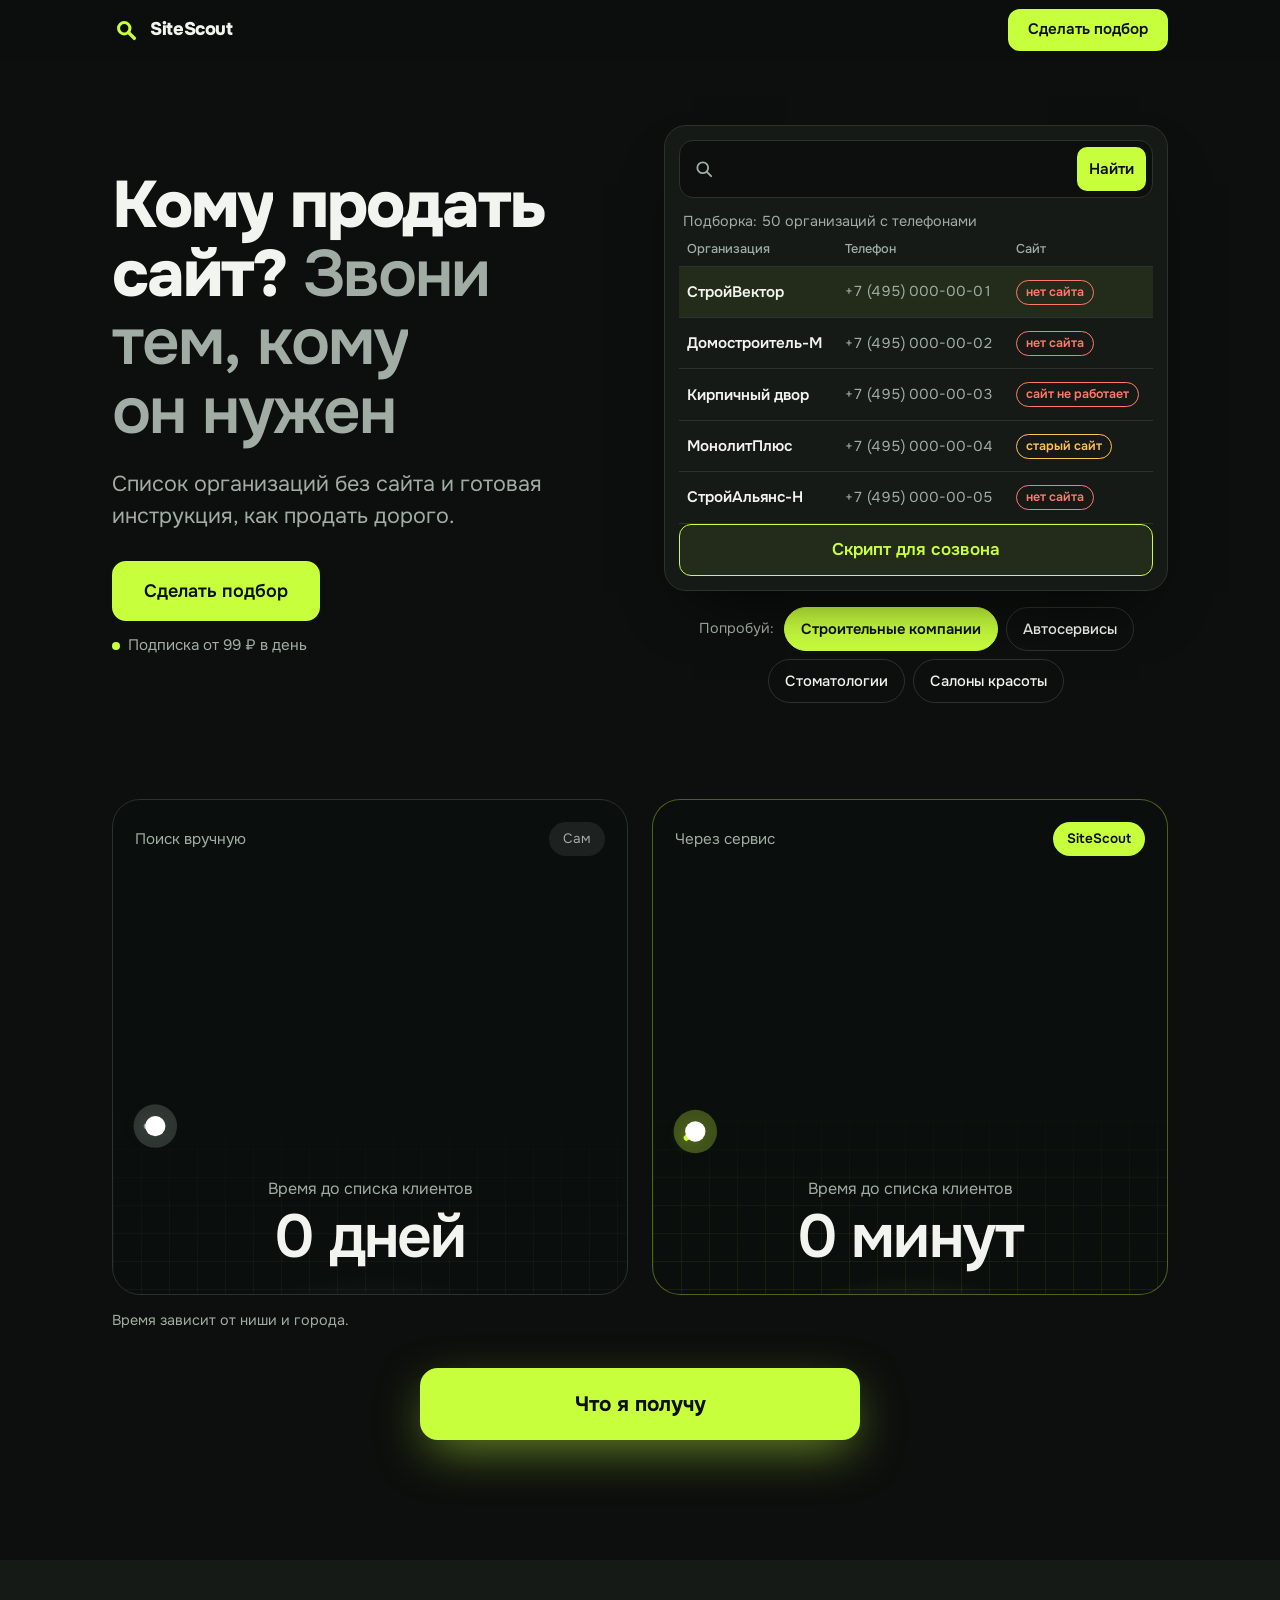
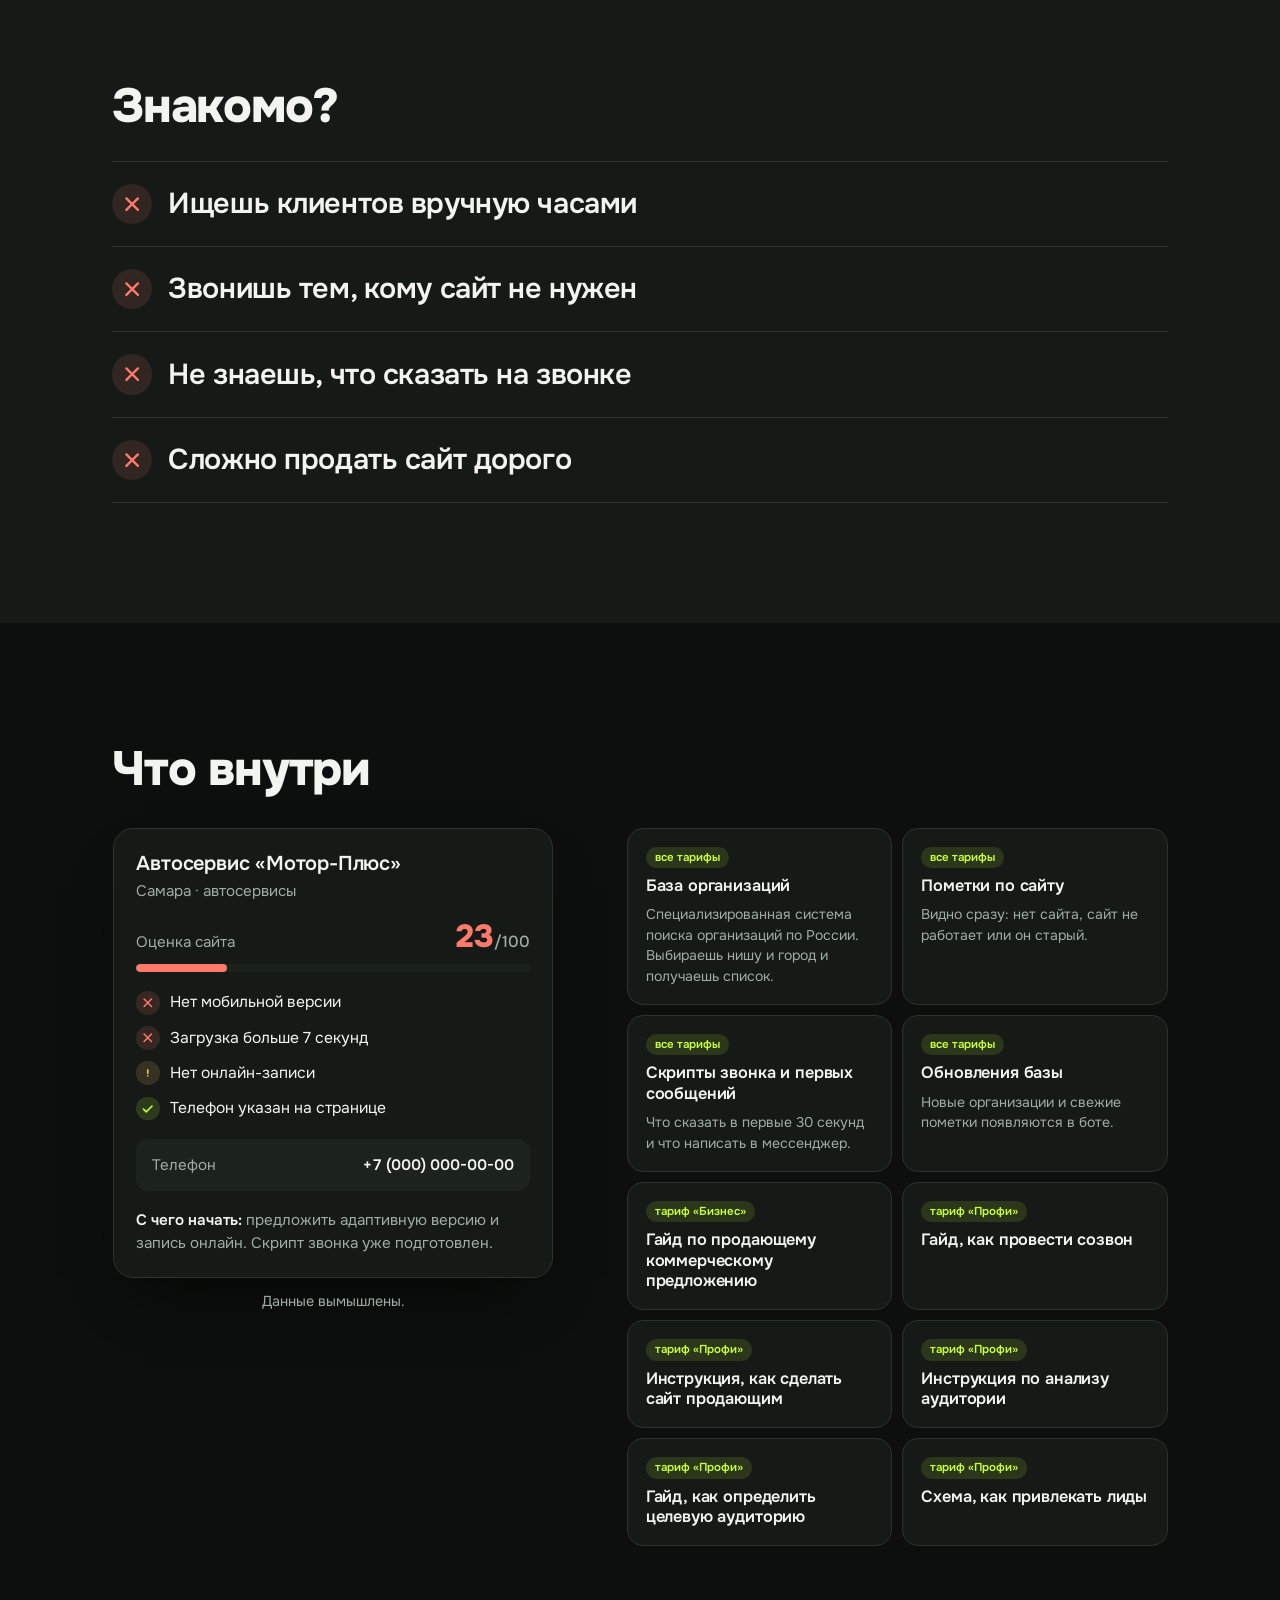
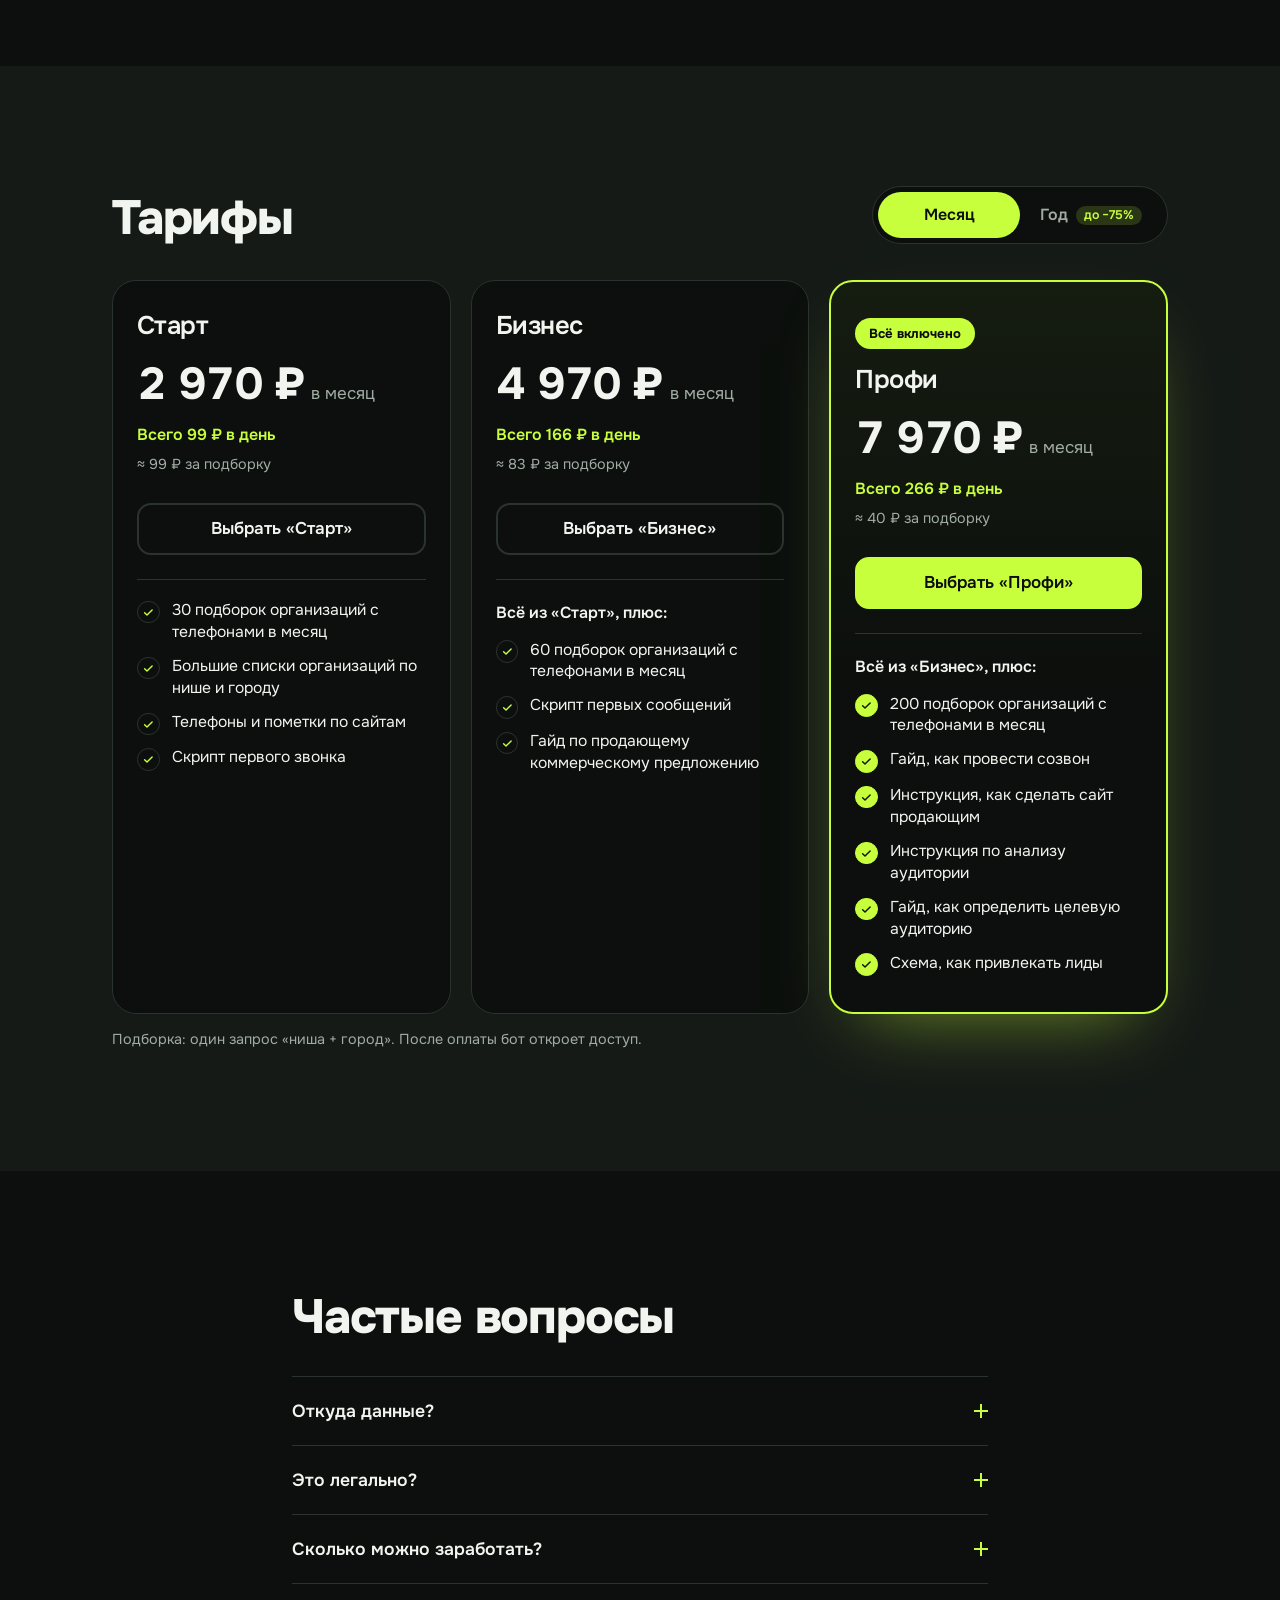
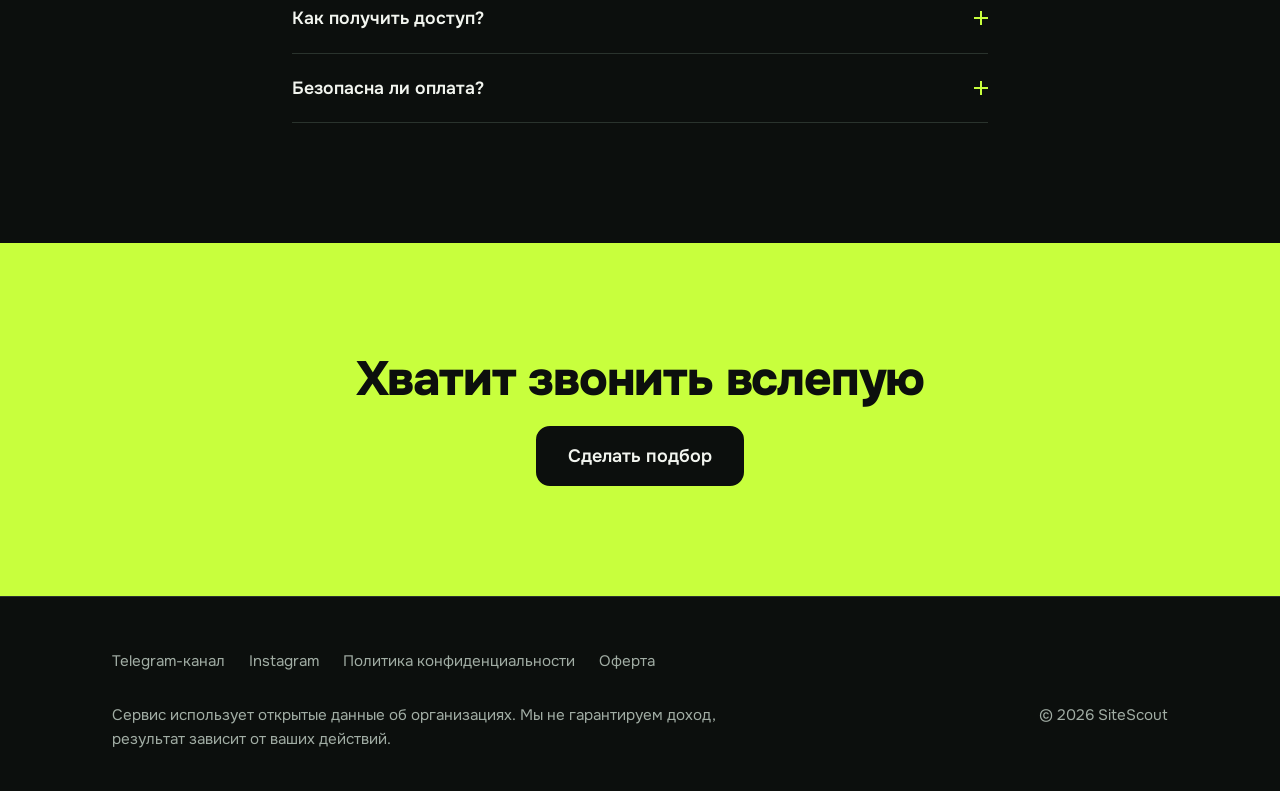
==== commit 9ecc7025: "Update landing: search demo, tariffs, podbor page, og image Co-Authored-By: Claude Sonnet 5.5 <norep" ====
--- a/index.html
+++ b/index.html
@@ -9,15 +9,19 @@
   <meta property="og:type" content="website">
   <meta property="og:locale" content="ru_RU">
   <meta property="og:site_name" content="SiteScout">
-  <meta property="og:title" content="Находи заказчиков на сайты за 5 минут">
+  <meta property="og:image" content="https://zarovkinvital005-create.github.io/SiteSkout/og.png">
+  <meta property="og:image:width" content="1200">
+  <meta property="og:image:height" content="630">
+  <meta property="og:url" content="https://zarovkinvital005-create.github.io/SiteSkout/">
+  <meta property="og:title" content="Кому продать сайт? Звони тем, кому он нужен">
   <meta property="og:description" content="Список организаций, у которых нет сайта или он плохой, плюс готовый скрипт звонка. Подписка, доступ в Telegram-боте.">
-  <!-- Когда будет картинка 1200×630: <meta property="og:image" content="https://ВАШ-САЙТ/og.png"> -->
-  <meta name="twitter:card" content="summary_large_image">
+    <meta name="twitter:card" content="summary_large_image">
+  <meta name="twitter:image" content="https://zarovkinvital005-create.github.io/SiteSkout/og.png">
   <link rel="icon" href="data:image/svg+xml,%3Csvg xmlns='http://www.w3.org/2000/svg' viewBox='0 0 64 64'%3E%3Crect width='64' height='64' rx='14' fill='%230c0f0d'/%3E%3Ccircle cx='28' cy='28' r='13' fill='none' stroke='%23c8ff3d' stroke-width='6'/%3E%3Cpath d='M38 38l13 13' stroke='%23c8ff3d' stroke-width='7' stroke-linecap='round'/%3E%3C/svg%3E">
   <link rel="preconnect" href="https://fonts.googleapis.com">
   <link rel="preconnect" href="https://fonts.gstatic.com" crossorigin>
   <link rel="stylesheet" href="https://fonts.googleapis.com/css2?family=Onest:wght@400;500;600;800&display=swap">
-  <link rel="stylesheet" href="style.css">
+  <link rel="stylesheet" href="style.css?v=10">
   <script>document.documentElement.classList.add('js')</script>
 </head>
 <body>
@@ -35,7 +39,7 @@
       <svg viewBox="0 0 64 64" width="28" height="28" aria-hidden="true"><circle cx="28" cy="28" r="13" fill="none" stroke="currentColor" stroke-width="7"/><path d="M38 38l13 13" stroke="currentColor" stroke-width="8" stroke-linecap="round"/></svg>
       <span>SiteScout</span>
     </a>
-    <a class="btn btn--sm top__cta" href="#pricing">Выбрать тариф</a>
+    <a class="btn btn--sm top__cta" href="podbor.html">Сделать подбор</a>
   </div>
 </header>
 
@@ -45,130 +49,108 @@
   <section class="hero">
     <div class="wrap hero__grid">
       <div class="hero__text">
-        <h1 aria-label="Не знаешь, кому продать сайт? Звони тем, кому он нужен">
-          <span class="hl" aria-hidden="true"><span style="--d:.05s">Не</span></span>
-          <span class="hl" aria-hidden="true"><span style="--d:.12s">знаешь,</span></span>
-          <span class="hl" aria-hidden="true"><span style="--d:.19s">кому</span></span>
-          <span class="hl" aria-hidden="true"><span style="--d:.26s">продать</span></span>
-          <span class="hl" aria-hidden="true"><span style="--d:.33s">сайт?</span></span>
+        <h1 aria-label="Кому продать сайт? Звони тем, кому он нужен">
+          <span class="hl" aria-hidden="true"><span style="--d:.05s">Кому</span></span>
+          <span class="hl" aria-hidden="true"><span style="--d:.12s">продать</span></span>
+          <span class="hl" aria-hidden="true"><span style="--d:.19s">сайт?</span></span>
           <span class="dim" aria-hidden="true">
-            <span class="hl"><span style="--d:.6s">Звони</span></span>
-            <span class="hl"><span style="--d:.67s">тем,</span></span>
-            <span class="hl"><span style="--d:.74s">кому</span></span>
-            <span class="hl"><span style="--d:.81s">он</span></span>
-            <span class="hl"><span style="--d:.88s">нужен</span></span>
+            <span class="hl"><span style="--d:.45s">Звони</span></span>
+            <span class="hl"><span style="--d:.52s">тем,</span></span>
+            <span class="hl"><span style="--d:.59s">кому</span></span>
+            <span class="hl"><span style="--d:.66s">он</span></span>
+            <span class="hl"><span style="--d:.73s">нужен</span></span>
           </span>
         </h1>
-        <p class="lead">Список организаций без сайта или с плохим сайтом и готовая инструкция, как продать дорого.</p>
+        <p class="lead">Список организаций без сайта и готовая инструкция, как продать дорого.</p>
         <div class="cta-block">
-          <a class="btn btn--lg" id="hero-cta" href="#pricing">Выбрать тариф</a>
-          <p class="note">Подписка от 2 970 ₽ в месяц. Доступ откроется в Telegram-боте.</p>
-          <a class="link link--quiet" data-link="bot" href="https://t.me/your_bot" target="_blank" rel="noopener">Сначала посмотреть бота</a>
+          <a class="btn btn--lg" id="hero-cta" href="podbor.html">Сделать подбор</a>
+          <p class="note">Подписка от 99 ₽ в день</p>
         </div>
       </div>
 
       <figure class="hero__demo">
-        <div class="tg" role="img" aria-label="Пример диалога с Telegram-ботом SiteScout: выбор ниши и города, затем список организаций с пометками по сайтам">
-          <div class="tg__bar">
-            <span class="tg__ava">S</span>
-            <span class="tg__who"><strong>SiteScout</strong><small>бот</small></span>
+        <div class="srch" role="img" aria-label="Пример поиска: в строку вводят «строительные компании, Москва», и появляется таблица организаций с телефонами и пометками «нет сайта», «медленный», «не для телефона», внизу кнопка «Скрипт для созвона»">
+          <div class="srch__bar" aria-hidden="true">
+            <svg class="srch__lens" viewBox="0 0 24 24" width="20" height="20"><circle cx="10.5" cy="10.5" r="6.5" fill="none" stroke="currentColor" stroke-width="2.2"/><path d="m15.5 15.5 5 5" stroke="currentColor" stroke-width="2.4" stroke-linecap="round"/></svg>
+            <span class="srch__field"><span class="ph">Ниша и город</span><span class="typed" data-typed style="--n:29">строительные компании, Москва</span></span>
+            <span class="srch__btn">Найти</span>
           </div>
-          <div class="tg__body" aria-hidden="true">
-            <p class="msg msg--bot" style="--d:.6s">Какая ниша и город?</p>
-            <p class="msg msg--me" style="--d:1.4s">Кофейни, Казань</p>
-            <div class="msg msg--bot msg--list" style="--d:2.2s">
-              <p>Нашёл тех, кому нужен сайт:</p>
-              <ul>
-                <li><b>Кофейня «Зерно»</b><span class="tag tag--bad" style="--t:3.0s">нет сайта</span></li>
-                <li><b>Пекарня «Хлебница»</b><span class="tag tag--warn" style="--t:3.5s">медленный</span></li>
-                <li><b>Бар «Грот»</b><span class="tag tag--warn" style="--t:4.0s">не для телефона</span></li>
-              </ul>
-              <span class="kbd" style="--t:4.6s">Скрипт звонка</span>
-            </div>
-            <div class="msg msg--bot msg--script" style="--d:5.4s">
-              <span class="dots" style="--t:5.4s"><i></i><i></i><i></i></span>
-              <span class="ln" style="--t:6.4s">Здравствуйте! Заметил, что у вас нет сайта.</span>
-              <span class="ln" style="--t:7.2s">Можно коротко рассказать, как это исправить?</span>
-            </div>
+          <div class="srch__res" aria-hidden="true">
+            <p class="srch__meta fx" style="--r:1.6s" data-title>Подборка: 50 организаций с телефонами</p>
+            <table>
+              <thead><tr><th scope="col">Организация</th><th scope="col">Телефон</th><th scope="col">Сайт</th></tr></thead>
+              <tbody>
+              <tr class="fx pick" style="--r:1.8s"><td class="name"><b>СтройВектор</b></td><td class="phone">+7 (495) 000-00-01</td><td class="site"><span class="tag tag--bad" style="--t:1.95s">нет сайта</span></td></tr>
+              <tr class="fx" style="--r:2.0s"><td class="name"><b>Домостроитель-М</b></td><td class="phone">+7 (495) 000-00-02</td><td class="site"><span class="tag tag--bad" style="--t:2.15s">нет сайта</span></td></tr>
+              <tr class="fx" style="--r:2.2s"><td class="name"><b>Кирпичный двор</b></td><td class="phone">+7 (495) 000-00-03</td><td class="site"><span class="tag tag--bad" style="--t:2.35s">сайт не работает</span></td></tr>
+              <tr class="fx" style="--r:2.4s"><td class="name"><b>МонолитПлюс</b></td><td class="phone">+7 (495) 000-00-04</td><td class="site"><span class="tag tag--warn" style="--t:2.55s">старый сайт</span></td></tr>
+              <tr class="fx" style="--r:2.6s"><td class="name"><b>СтройАльянс-Н</b></td><td class="phone">+7 (495) 000-00-05</td><td class="site"><span class="tag tag--bad" style="--t:2.75s">нет сайта</span></td></tr>
+              </tbody>
+            </table>
+            <a class="srch__cta fx" style="--r:2.9s" href="#pricing">Скрипт для созвона</a>
           </div>
         </div>
-        <figcaption>Пример интерфейса</figcaption>
+        <div class="tryit" role="group" aria-label="Попробовать другую нишу">
+          <span>Попробуй:</span>
+          <button type="button" data-i="0" aria-pressed="true">Строительные компании</button>
+          <button type="button" data-i="1" aria-pressed="false">Автосервисы</button>
+          <button type="button" data-i="2" aria-pressed="false">Стоматологии</button>
+          <button type="button" data-i="3" aria-pressed="false">Салоны красоты</button>
+        </div>
       </figure>
     </div>
   </section>
 
+  <!-- 1b. СРАВНЕНИЕ -->
+  <section class="sec sec--peaks" aria-label="Сколько времени занимает поиск клиентов">
+    <div class="wrap">
+      <div class="peaks" id="peaks">
+        <figure class="peak peak--solo">
+          <div class="peak__top"><span>Поиск вручную</span><span class="peak__pill">Сам</span></div>
+          <svg class="peak__chart" viewBox="-8 -10 324 204" role="img" aria-label="Схема: список клиентов растёт медленно">
+            <g class="peak__grid" aria-hidden="true"></g>
+            <path class="line" d="M0 168 C100 166 200 163 300 161"/>
+            <circle class="halo" r="15"/><circle class="dot" r="7"/>
+          </svg>
+          <figcaption>
+            <span class="peak__title">Время до списка клиентов</span>
+            <span class="peak__num"><b data-count="7" data-final="7">7</b> <span data-unit="день|дня|дней">дней</span></span>
+          </figcaption>
+        </figure>
+        <figure class="peak peak--ours">
+          <div class="peak__top"><span>Через сервис</span><span class="peak__pill peak__pill--on">SiteScout</span></div>
+          <svg class="peak__chart" viewBox="-8 -10 324 204" role="img" aria-label="Схема: список клиентов появляется быстро">
+            <g class="peak__grid" aria-hidden="true"></g>
+            <path class="line" d="M0 176 C100 125 200 75 300 26"/>
+            <circle class="halo" r="15"/><circle class="dot" r="7"/>
+          </svg>
+          <figcaption>
+            <span class="peak__title">Время до списка клиентов</span>
+            <span class="peak__num"><b data-count="5" data-final="5">5</b> <span data-unit="минута|минуты|минут">минут</span></span>
+          </figcaption>
+        </figure>
+      </div>
+      <p class="caption reveal">Время зависит от ниши и города.</p>
+      <div class="peaks__cta reveal"><a class="btn btn--xl" href="#inside">Что я получу</a></div>
+    </div>
+  </section>
+
   <!-- 2. ПРОБЛЕМА -->
-  <section class="sec" aria-labelledby="h-problem">
+  <section class="sec sec--alt" aria-labelledby="h-problem">
     <div class="wrap">
       <h2 id="h-problem" class="reveal">Знакомо?</h2>
       <ul class="problems">
         <li class="reveal"><svg class="ic ic--x" aria-hidden="true"><use href="#i-x"/></svg>Ищешь клиентов вручную часами</li>
         <li class="reveal"><svg class="ic ic--x" aria-hidden="true"><use href="#i-x"/></svg>Звонишь тем, кому сайт не нужен</li>
         <li class="reveal"><svg class="ic ic--x" aria-hidden="true"><use href="#i-x"/></svg>Не знаешь, что сказать на звонке</li>
+        <li class="reveal"><svg class="ic ic--x" aria-hidden="true"><use href="#i-x"/></svg>Сложно продать сайт дорого</li>
       </ul>
-      <p class="bridge reveal">SiteScout берёт эти три пункта на себя: сам ищет, сам отсеивает, сам подсказывает слова.</p>
-
-      <div class="peaks" id="peaks">
-        <figure class="peak peak--solo">
-          <div class="peak__top"><span>Поиск вручную</span><span class="peak__pill">Сам</span></div>
-          <svg class="peak__chart" viewBox="-8 -10 324 204" role="img" aria-label="Схема: список клиентов растёт медленно">
-            <g class="peak__grid" aria-hidden="true"></g>
-            <path class="line" d="M0 176 C50 174 80 176 115 166 S175 160 205 150 S265 142 300 136"/>
-            <circle class="halo" r="15"/><circle class="dot" r="7"/>
-          </svg>
-          <figcaption>
-            <span class="peak__title">Время до списка клиентов</span>
-            <span class="peak__num"><b data-count="7" data-final="7">7</b> дней</span>
-            <span class="peak__cap">Ручной поиск: ориентир</span>
-          </figcaption>
-        </figure>
-        <figure class="peak peak--ours">
-          <div class="peak__top"><span>Через сервис</span><span class="peak__pill peak__pill--on">SiteScout</span></div>
-          <svg class="peak__chart" viewBox="-8 -10 324 204" role="img" aria-label="Схема: список клиентов появляется быстро">
-            <g class="peak__grid" aria-hidden="true"></g>
-            <path class="line" d="M0 176 C45 174 70 172 92 140 C108 112 118 56 148 42 C176 30 212 34 252 30 S285 28 300 28"/>
-            <circle class="halo" r="15"/><circle class="dot" r="7"/>
-          </svg>
-          <figcaption>
-            <span class="peak__title">Время до списка клиентов</span>
-            <span class="peak__num"><b data-count="5" data-final="5">5</b> минут</span>
-            <span class="peak__cap">С SiteScout: ориентир</span>
-          </figcaption>
-        </figure>
-      </div>
-      <p class="caption reveal">Схема для наглядности, не реальные измерения. Время зависит от ниши и города. Мы не обещаем число клиентов или доход.</p>
-    </div>
-  </section>
-
-  <!-- 3. КАК ЭТО РАБОТАЕТ -->
-  <section class="sec sec--alt" id="how" aria-labelledby="h-how">
-    <div class="wrap">
-      <h2 id="h-how" class="reveal">Как это работает</h2>
-      <p class="sub reveal">Три шага, всё внутри Telegram.</p>
-      <ol class="steps">
-        <li class="step reveal">
-          <span class="step__n" aria-hidden="true">1</span>
-          <h3>Выбери тариф и оплати</h3>
-          <p>Оплата проходит на странице платёжного сервиса. Выбери тариф и срок: месяц или год.</p>
-          <a class="link" href="#pricing">К тарифам</a>
-        </li>
-        <li class="step reveal">
-          <span class="step__n" aria-hidden="true">2</span>
-          <h3>Запусти бота</h3>
-          <p>Бот подтвердит оплату и откроет доступ к базе, скриптам и инструкциям.</p>
-          <a class="link" data-link="bot" href="https://t.me/your_bot" target="_blank" rel="noopener">Открыть бота</a>
-        </li>
-        <li class="step reveal">
-          <span class="step__n" aria-hidden="true">3</span>
-          <h3>Выбери нишу и город</h3>
-          <p>Получи список организаций с пометками по сайту, телефонами и скриптом первого звонка.</p>
-        </li>
-      </ol>
+
     </div>
   </section>
 
   <!-- 4. ЧТО ВНУТРИ -->
-  <section class="sec" aria-labelledby="h-inside">
+  <section class="sec" id="inside" aria-labelledby="h-inside">
     <div class="wrap">
       <h2 id="h-inside" class="reveal">Что внутри</h2>
       <div class="inside">
@@ -194,61 +176,28 @@
             <div class="org__phone"><span>Телефон</span><b>+7 (000) 000-00-00</b></div>
             <p class="org__tip"><b>С чего начать:</b> предложить адаптивную версию и запись онлайн. Скрипт звонка уже подготовлен.</p>
           </article>
-          <figcaption>Пример интерфейса. Данные вымышлены.</figcaption>
+          <figcaption>Данные вымышлены.</figcaption>
         </figure>
       </div>
-
-      <div class="inside__text">
-        <ul class="feats">
-          <li class="reveal"><h3>База организаций</h3><p>Выбираешь нишу и город, получаешь организации оттуда.</p></li>
-          <li class="reveal"><h3>Пометки по сайту</h3><p>Видно сразу: нет сайта, медленный или не открывается нормально с телефона.</p></li>
-          <li class="reveal"><h3>Скрипты звонка и сообщений</h3><p>Что сказать в первые 30 секунд и что написать в мессенджер.</p></li>
-          <li class="reveal"><h3>Инструкции для продаж</h3><p>Коммерческое предложение, созвон, смысл сайта, аудитория и лиды. Входят в тариф «Профи».</p></li>
-          <li class="reveal"><h3>Обновления базы</h3><p>Новые организации и свежие пометки появляются в боте, о крупных обновлениях пишем в канале.</p></li>
-        </ul>
-      </div>
-      </div>
-    </div>
-  </section>
-
-  <!-- 5. ИНСТРУКЦИИ -->
-  <section class="sec sec--alt" aria-labelledby="h-guides">
-    <div class="wrap">
-      <h2 id="h-guides" class="reveal">Инструкции для первых продаж</h2>
-      <p class="sub reveal">Не только список, но и понимание, что делать дальше. Входят в тариф «Профи».</p>
-      <ul class="guides">
-        <li class="guide reveal"><span class="pill">тариф «Профи»</span><h3>Как составить коммерческое предложение</h3><p>Структура на одну страницу, которую дочитают до конца, и шаблон.</p></li>
-        <li class="guide reveal"><span class="pill">тариф «Профи»</span><h3>Как провести созвон</h3><p>План разговора, вопросы заказчику и ответы на возражения.</p></li>
-        <li class="guide reveal"><span class="pill">тариф «Профи»</span><h3>Как объяснить смысл сайта</h3><p>Как показать владельцу бизнеса, зачем ему сайт, без технических слов.</p></li>
-        <li class="guide reveal"><span class="pill">тариф «Профи»</span><h3>Как проанализировать аудиторию</h3><p>Кто покупает у твоего заказчика и что для этого нужно на сайте.</p></li>
-        <li class="guide reveal"><span class="pill">тариф «Профи»</span><h3>Как определить целевую аудиторию</h3><p>Пошаговый разбор: сегменты, потребности, главный посыл страницы.</p></li>
-        <li class="guide reveal"><span class="pill">тариф «Профи»</span><h3>Как привлекать лиды</h3><p>Какие каналы подключить заказчику и как не потерять заявки.</p></li>
-      </ul>
+        <div class="inside__tiles">
+          <ul class="guides">
+          <li class="guide reveal"><span class="pill">все тарифы</span><h3>База организаций</h3><p>Специализированная система поиска организаций по России. Выбираешь нишу и город и получаешь список.</p></li>
+          <li class="guide reveal"><span class="pill">все тарифы</span><h3>Пометки по сайту</h3><p>Видно сразу: нет сайта, сайт не работает или он старый.</p></li>
+          <li class="guide reveal"><span class="pill">все тарифы</span><h3>Скрипты звонка и первых сообщений</h3><p>Что сказать в первые 30 секунд и что написать в мессенджер.</p></li>
+          <li class="guide reveal"><span class="pill">все тарифы</span><h3>Обновления базы</h3><p>Новые организации и свежие пометки появляются в боте.</p></li>
+          <li class="guide reveal"><span class="pill">тариф «Бизнес»</span><h3>Гайд по продающему коммерческому предложению</h3></li>
+          <li class="guide reveal"><span class="pill">тариф «Профи»</span><h3>Гайд, как провести созвон</h3></li>
+          <li class="guide reveal"><span class="pill">тариф «Профи»</span><h3>Инструкция, как сделать сайт продающим</h3></li>
+          <li class="guide reveal"><span class="pill">тариф «Профи»</span><h3>Инструкция по анализу аудитории</h3></li>
+          <li class="guide reveal"><span class="pill">тариф «Профи»</span><h3>Гайд, как определить целевую аудиторию</h3></li>
+          <li class="guide reveal"><span class="pill">тариф «Профи»</span><h3>Схема, как привлекать лиды</h3></li>
+          </ul>
+        </div>
+      </div>
     </div>
   </section>
 
   <!-- 6. ПРИМЕР РЕЗУЛЬТАТА -->
-  <section class="sec" aria-labelledby="h-example">
-    <div class="wrap">
-      <h2 id="h-example" class="reveal">Так выглядит результат</h2>
-      <p class="sub reveal">Пять организаций из выдачи. Для каждой видно проблему и с какого предложения начать.</p>
-      <div class="tbl reveal">
-        <table>
-          <thead>
-            <tr><th scope="col">Организация</th><th scope="col">Город</th><th scope="col">Проблема с сайтом</th><th scope="col">Как зайти в разговор</th></tr>
-          </thead>
-          <tbody>
-            <tr><th scope="row" data-label="Организация">Кофейня «Зерно»</th><td data-label="Город">Казань</td><td data-label="Проблема с сайтом"><span class="tag tag--bad">нет сайта</span></td><td data-label="Как зайти в разговор">Предложить одностраничник с меню и картой</td></tr>
-            <tr><th scope="row" data-label="Организация">Автосервис «Мотор-Плюс»</th><td data-label="Город">Самара</td><td data-label="Проблема с сайтом"><span class="tag tag--warn">не для телефона</span></td><td data-label="Как зайти в разговор">Адаптивная версия и онлайн-запись</td></tr>
-            <tr><th scope="row" data-label="Организация">Студия маникюра «Лилак»</th><td data-label="Город">Екатеринбург</td><td data-label="Проблема с сайтом"><span class="tag tag--warn">медленный</span></td><td data-label="Как зайти в разговор">Ускорить загрузку, добавить цены и запись</td></tr>
-            <tr><th scope="row" data-label="Организация">Стоматология «Белая линия»</th><td data-label="Город">Новосибирск</td><td data-label="Проблема с сайтом"><span class="tag tag--warn">устарел</span></td><td data-label="Как зайти в разговор">Обновить дизайн, показать врачей и услуги</td></tr>
-            <tr><th scope="row" data-label="Организация">Фитнес-клуб «Ритм»</th><td data-label="Город">Воронеж</td><td data-label="Проблема с сайтом"><span class="tag tag--bad">нет сайта</span></td><td data-label="Как зайти в разговор">Сайт с расписанием и заявкой на пробное</td></tr>
-          </tbody>
-        </table>
-      </div>
-      <p class="caption">Данные вымышлены, для примера. Пример интерфейса.</p>
-    </div>
-  </section>
 
   <!-- 7. ТАРИФЫ -->
   <section class="sec sec--alt" id="pricing" aria-labelledby="h-price">
@@ -256,44 +205,40 @@
       <div class="pricing__head">
         <div>
           <h2 id="h-price" class="reveal">Тарифы</h2>
-          <p class="sub reveal">Чем выше тариф, тем больше подборок и материалов для продаж. В «Профи» одна подборка обходится дешевле всего.</p>
         </div>
         <div class="switch reveal" role="radiogroup" aria-label="Период оплаты" id="period">
           <span class="switch__thumb" aria-hidden="true"></span>
           <button type="button" role="radio" aria-checked="true" data-period="month">Месяц</button>
-          <button type="button" role="radio" aria-checked="false" data-period="year">Год <span class="switch__save">−50%</span></button>
+          <button type="button" role="radio" aria-checked="false" data-period="year">Год <span class="switch__save">до −75%</span></button>
         </div>
       </div>
       <div class="tiers" id="plans">
-        <article class="tier reveal" data-plan="start" data-m="2970" data-y="17770" data-n="30">
+        <article class="tier reveal" data-plan="start" data-m="2970" data-y="14170" data-n="30">
           
           <h3>Старт</h3>
-          <p class="tier__desc">Чтобы начать искать заказчиков и выйти на первые звонки</p>
           <p class="tier__price"><span class="tier__sum"><b data-price>2970</b> ₽</span><span class="tier__per" data-per>в месяц</span></p>
           <p class="tier__calc"><span data-day></span><span data-each></span><span data-yearnote></span></p>
           <a class="btn btn--block btn--ghost" data-pay="start" href="#" target="_blank" rel="noopener">Выбрать «Старт»</a>
-          <div class="tier__list"><h4>Что входит:</h4><ul><li><svg class="ic" aria-hidden="true"><use href="#i-check"/></svg>30 подборок организаций с телефонами в месяц</li><li><svg class="ic" aria-hidden="true"><use href="#i-check"/></svg>Большие списки организаций по нише и городу</li><li><svg class="ic" aria-hidden="true"><use href="#i-check"/></svg>Телефоны и пометки по сайтам</li><li><svg class="ic" aria-hidden="true"><use href="#i-check"/></svg>Скрипт первого звонка</li></ul></div>
+          <div class="tier__list"><ul><li><svg class="ic" aria-hidden="true"><use href="#i-check"/></svg>30 подборок организаций с телефонами в месяц</li><li><svg class="ic" aria-hidden="true"><use href="#i-check"/></svg>Большие списки организаций по нише и городу</li><li><svg class="ic" aria-hidden="true"><use href="#i-check"/></svg>Телефоны и пометки по сайтам</li><li><svg class="ic" aria-hidden="true"><use href="#i-check"/></svg>Скрипт первого звонка</li></ul></div>
         </article>
-        <article class="tier reveal" data-plan="pro" data-m="4970" data-y="29770" data-n="60">
+        <article class="tier reveal" data-plan="pro" data-m="4970" data-y="17870" data-n="60">
           
           <h3>Бизнес</h3>
-          <p class="tier__desc">Для тех, кто звонит каждый день и хочет говорить увереннее</p>
           <p class="tier__price"><span class="tier__sum"><b data-price>4970</b> ₽</span><span class="tier__per" data-per>в месяц</span></p>
           <p class="tier__calc"><span data-day></span><span data-each></span><span data-yearnote></span></p>
           <a class="btn btn--block btn--ghost" data-pay="pro" href="#" target="_blank" rel="noopener">Выбрать «Бизнес»</a>
-          <div class="tier__list"><h4>Всё из «Старт», плюс:</h4><ul><li><svg class="ic" aria-hidden="true"><use href="#i-check"/></svg>60 подборок организаций с телефонами в месяц</li><li><svg class="ic" aria-hidden="true"><use href="#i-check"/></svg>Готовые промпты: что писать человеку из этой ниши</li><li><svg class="ic" aria-hidden="true"><use href="#i-check"/></svg>Скрипты: как звонить и что говорить</li><li><svg class="ic" aria-hidden="true"><use href="#i-check"/></svg>Выгрузка списков в таблицу</li><li><svg class="ic" aria-hidden="true"><use href="#i-check"/></svg>Таблица учёта звонков и ответов</li></ul></div>
+          <div class="tier__list"><h4>Всё из «Старт», плюс:</h4><ul><li><svg class="ic" aria-hidden="true"><use href="#i-check"/></svg>60 подборок организаций с телефонами в месяц</li><li><svg class="ic" aria-hidden="true"><use href="#i-check"/></svg>Скрипт первых сообщений</li><li><svg class="ic" aria-hidden="true"><use href="#i-check"/></svg>Гайд по продающему коммерческому предложению</li></ul></div>
         </article>
-        <article class="tier tier--main reveal" data-plan="max" data-m="7970" data-y="47770" data-n="200">
+        <article class="tier tier--main reveal" data-plan="max" data-m="7970" data-y="22970" data-n="200">
           <span class="tier__badge">Всё включено</span>
           <h3>Профи</h3>
-          <p class="tier__desc">Всё, чтобы найти заказчика, провести созвон и продать сайт</p>
           <p class="tier__price"><span class="tier__sum"><b data-price>7970</b> ₽</span><span class="tier__per" data-per>в месяц</span></p>
           <p class="tier__calc"><span data-day></span><span data-each></span><span data-yearnote></span></p>
           <a class="btn btn--block" data-pay="max" href="#" target="_blank" rel="noopener">Выбрать «Профи»</a>
-          <div class="tier__list"><h4>Всё из «Бизнес», плюс:</h4><ul><li><svg class="ic" aria-hidden="true"><use href="#i-check"/></svg>200 подборок организаций с телефонами в месяц</li><li><svg class="ic" aria-hidden="true"><use href="#i-check"/></svg>Коммерческое предложение: структура и готовый шаблон</li><li><svg class="ic" aria-hidden="true"><use href="#i-check"/></svg>Пошаговый план созвона с заказчиком</li><li><svg class="ic" aria-hidden="true"><use href="#i-check"/></svg>Как объяснить владельцу, зачем ему сайт</li><li><svg class="ic" aria-hidden="true"><use href="#i-check"/></svg>Разбор аудитории и целевой аудитории</li><li><svg class="ic" aria-hidden="true"><use href="#i-check"/></svg>Как привлекать лиды: каналы и шаги</li></ul></div>
+          <div class="tier__list"><h4>Всё из «Бизнес», плюс:</h4><ul><li><svg class="ic" aria-hidden="true"><use href="#i-check"/></svg>200 подборок организаций с телефонами в месяц</li><li><svg class="ic" aria-hidden="true"><use href="#i-check"/></svg>Гайд, как провести созвон</li><li><svg class="ic" aria-hidden="true"><use href="#i-check"/></svg>Инструкция, как сделать сайт продающим</li><li><svg class="ic" aria-hidden="true"><use href="#i-check"/></svg>Инструкция по анализу аудитории</li><li><svg class="ic" aria-hidden="true"><use href="#i-check"/></svg>Гайд, как определить целевую аудиторию</li><li><svg class="ic" aria-hidden="true"><use href="#i-check"/></svg>Схема, как привлекать лиды</li></ul></div>
         </article>
       </div>
-      <p class="caption reveal">Подборка: один запрос «ниша + город», в ответ на который ты получаешь список организаций с телефонами, куда звонить. После оплаты открой бота: он подтвердит доступ. Данные карты мы не видим, оплата проходит на стороне платёжного сервиса.</p>
+      <p class="caption reveal">Подборка: один запрос «ниша + город». После оплаты бот откроет доступ.</p>
     </div>
   </section>
 
@@ -303,10 +248,6 @@
       <h2 id="h-faq" class="reveal">Частые вопросы</h2>
       <div class="faq reveal">
         <details>
-          <summary>Что такое «подборка»?</summary>
-          <p>Это один запрос: ты выбираешь нишу и город, а бот присылает список организаций с телефонами, куда звонить, пометками по сайтам и скриптами. Количество подборок в месяц зависит от тарифа, а в «Профи» их до 200 в месяц.</p>
-        </details>
-        <details>
           <summary>Откуда данные?</summary>
           <p>Из открытых источников об организациях: карты, справочники и публичные страницы компаний. Мы не берём закрытые и личные данные. Сайт организации проверяем автоматически: открывается ли он, как быстро грузится и подходит ли для телефона.</p>
         </details>
@@ -319,20 +260,12 @@
           <p>Зависит от тебя: как звонишь, что предлагаешь, сколько берёшь за работу. Мы даём инструмент, который экономит время на поиске клиентов, но не даём гарантий дохода.</p>
         </details>
         <details>
-          <summary>Нужен ли опыт?</summary>
-          <p>Для начала нужно уметь делать сайты. Опыта в продажах не требуется: в боте есть скрипты и пошаговые инструкции с первого звонка.</p>
-        </details>
-        <details>
           <summary>Как получить доступ?</summary>
           <p>Выбери тариф, оплати на странице платёжного сервиса и открой бота в Telegram. Бот подтвердит оплату и откроет доступ.</p>
         </details>
         <details>
           <summary>Безопасна ли оплата?</summary>
           <p>Оплата проходит на странице платёжного сервиса. Мы не видим и не храним данные твоей карты.</p>
-        </details>
-        <details>
-          <summary>Как отменить?</summary>
-          <p>Условия отмены и возврата описаны в оферте, с ними можно ознакомиться до оплаты. Если нужна помощь, напиши в боте.</p>
         </details>
       </div>
     </div>
@@ -342,9 +275,7 @@
   <section class="final" id="final" aria-labelledby="h-final">
     <div class="wrap final__in">
       <h2 id="h-final">Хватит звонить вслепую</h2>
-      <p>Выбери тариф, открой бота, укажи нишу и город и получи первый список.</p>
-      <a class="btn btn--dark btn--lg" id="final-cta" href="#pricing">Выбрать тариф</a>
-      <p class="final__note">Подписка от 2 970 ₽ в месяц</p>
+      <a class="btn btn--dark btn--lg" id="final-cta" href="podbor.html">Сделать подбор</a>
     </div>
   </section>
 </main>
@@ -365,9 +296,9 @@
 
 <!-- Липкая кнопка (мобильные) -->
 <div class="sticky" id="sticky" aria-hidden="true">
-  <a class="btn btn--block" href="#pricing" tabindex="-1">Выбрать тариф от 2 970 ₽/мес</a>
+  <a class="btn btn--block" href="podbor.html" tabindex="-1">Сделать подбор</a>
 </div>
 
-<script src="script.js" defer></script>
+<script src="script.js?v=10" defer></script>
 </body>
 </html>
--- a/style.css
+++ b/style.css
@@ -64,7 +64,8 @@
 
 /* Hero */
 .hero{padding-block:28px 56px}
-.hero__grid{display:grid;gap:40px}
+.hero__grid{display:grid;grid-template-columns:minmax(0,1fr);gap:40px}
+.hero__grid>*{min-width:0}
 .hero__text{display:grid;gap:22px;align-content:start}
 .cta-block{display:grid;gap:12px;margin-top:6px}
 .cta-block .btn{width:100%}
@@ -74,19 +75,6 @@
 .hero__demo figcaption,.inside__demo figcaption{margin-top:12px;color:var(--muted);font-size:.9rem;text-align:center}
 
 /* Окно Telegram */
-.tg{background:var(--surface);border:1px solid var(--line);border-radius:22px;overflow:hidden;max-width:440px;margin-inline:auto;box-shadow:0 30px 60px -30px rgba(0,0,0,.8)}
-.tg__bar{display:flex;align-items:center;gap:12px;padding:14px 16px;background:var(--surface-2);border-bottom:1px solid var(--line)}
-.tg__ava{display:grid;place-items:center;width:38px;height:38px;border-radius:50%;background:var(--accent);color:var(--accent-ink);font-weight:800}
-.tg__who{display:grid;line-height:1.2}
-.tg__who small{color:var(--muted);font-size:.8rem}
-.tg__body{display:flex;flex-direction:column;gap:10px;padding:18px 14px 20px;min-height:430px}
-.msg{max-width:84%;padding:10px 14px;border-radius:16px;font-size:.98rem;line-height:1.4}
-.msg--bot{align-self:flex-start;background:var(--surface-2);border-bottom-left-radius:4px}
-.msg--me{align-self:flex-end;background:var(--accent);color:var(--accent-ink);font-weight:500;border-bottom-right-radius:4px}
-.msg--list{max-width:94%;display:grid;gap:10px}
-.msg--list ul{display:grid;gap:8px}
-.msg--list li{display:flex;flex-wrap:wrap;align-items:center;justify-content:space-between;gap:6px 10px;padding:8px 0;border-top:1px solid var(--line);font-size:.95rem}
-.kbd{display:block;text-align:center;padding:9px;border-radius:10px;background:rgba(200,255,61,.12);color:var(--accent);font-weight:600;font-size:.95rem}
 
 .tag{display:inline-block;padding:3px 10px;border-radius:999px;font-size:.8rem;font-weight:600;line-height:1.4;white-space:nowrap;border:1px solid currentColor}
 .tag--bad{color:var(--bad)}
@@ -94,7 +82,7 @@
 
 /* Появление сообщений: один выверенный момент */
 .js .msg{opacity:0;transform:translateY(8px) scale(.98);animation:pop .45s cubic-bezier(.2,.8,.2,1) forwards;animation-delay:var(--d,0s)}
-.js .tg:not(.is-live) .msg{animation-play-state:paused}
+.js .srch:not(.is-live) .msg{animation-play-state:paused}
 @keyframes pop{to{opacity:1;transform:none}}
 
 
@@ -103,25 +91,141 @@
 .js .hl>span{display:inline-block;transform:translateY(110%);animation:rise .75s cubic-bezier(.2,.8,.2,1) forwards;animation-delay:var(--d,0s)}
 @keyframes rise{to{transform:none}}
 .dim .hl{margin-right:.02em}
-.js .tg .tag,.js .tg .kbd{opacity:0;transform:scale(.7);animation:stamp .4s cubic-bezier(.2,1.4,.4,1) forwards;animation-delay:var(--t,0s)}
+.js .srch .tag,.js .srch .kbd{opacity:0;transform:scale(.7);animation:stamp .3s cubic-bezier(.2,1.4,.4,1) forwards;animation-delay:var(--t,0s)}
 @keyframes stamp{to{opacity:1;transform:none}}
-.js .tg:not(.is-live) :is(.tag,.kbd,.dots,.ln){animation-play-state:paused}
-.msg--script{position:relative;display:grid;gap:4px;min-width:190px}
-.msg--script .ln{opacity:0;animation:fadein .5s ease forwards;animation-delay:var(--t,0s)}
-.dots{position:absolute;left:14px;top:14px;display:flex;gap:5px;animation:gone .01s forwards;animation-delay:calc(var(--t) + 1s)}
-.dots i{width:7px;height:7px;border-radius:50%;background:var(--muted);animation:bounce .8s ease-in-out infinite}
-.dots i:nth-child(2){animation-delay:.12s}.dots i:nth-child(3){animation-delay:.24s}
+.js .srch:not(.is-live) :is(.tag,.kbd,.dots,.ln){animation-play-state:paused}
 @keyframes bounce{50%{transform:translateY(-4px);opacity:.5}}
 @keyframes gone{to{opacity:0;visibility:hidden}}
 @keyframes fadein{to{opacity:1}}
-.js .tg.is-reset *{animation:none!important}
-.js .tg.is-reset .tag,.js .tg.is-reset .kbd,.js .tg.is-reset .ln{opacity:0}
-.js .tg.is-reset .hl>span{transform:none}
+.js .srch.is-reset *{animation:none!important}
+.js .srch.is-reset .hl>span{transform:none}
 @media (prefers-reduced-motion:reduce){
   .js .hl>span{transform:none}
-  .js .tg .tag,.js .tg .kbd,.msg--script .ln{opacity:1;transform:none}
-  .dots{display:none}
-}
+  .js .srch .tag,.js .srch .kbd,.msg--script .ln{opacity:1;transform:none}
+}
+
+
+/* Hero: поле поиска, печать, список с телефонами, «Попробуй» */
+.ph{position:absolute;left:0;top:0;color:var(--muted);animation:gone .01s forwards;animation-delay:1s}
+.typed{display:inline-block;clip-path:inset(0 100% 0 0);animation:typing 1s steps(var(--n,29)) .3s forwards,vanish .01s 3s forwards}
+@keyframes typing{to{clip-path:inset(0 0 0 0)}}
+@keyframes vanish{to{opacity:0}}
+.send{flex:none;width:38px;height:38px;border-radius:50%;background:var(--accent);color:var(--accent-ink);display:grid;place-items:center;animation:press .3s 1.4s}
+@keyframes press{40%{transform:scale(.82)}}
+.js .srch:not(.is-live) :is(li,.typed,.ph,.send){animation-play-state:paused}
+.js .srch.is-reset .typed{clip-path:inset(0 100% 0 0);opacity:1}
+.js .srch.is-reset .ph{opacity:1;visibility:visible}
+.tryit{display:flex;flex-wrap:wrap;align-items:center;justify-content:center;gap:8px;margin-top:16px;max-width:440px;margin-inline:auto}
+.tryit span{color:var(--muted);font-size:.9rem;margin-right:2px}
+.tryit button{min-height:44px;padding:0 16px;border-radius:999px;border:1px solid var(--line);background:transparent;color:var(--text);font:500 .92rem/1 var(--font);cursor:pointer;transition:border-color .2s,background .2s,color .2s}
+.tryit button:hover{border-color:var(--accent)}
+.tryit button[aria-pressed=true]{background:var(--accent);border-color:var(--accent);color:var(--accent-ink);font-weight:600}
+
+
+/* Hero: поиск и таблица */
+.srch{container:srch/inline-size;width:100%;max-width:560px;margin-inline:auto;padding:14px;border-radius:22px;background:var(--surface);border:1px solid var(--line);box-shadow:0 30px 60px -30px rgba(0,0,0,.8);display:grid;grid-template-columns:minmax(0,1fr);gap:12px}
+.srch__bar{display:flex;align-items:center;gap:8px;min-height:56px;padding:6px 6px 6px 14px;border-radius:14px;background:var(--bg);border:1px solid var(--line)}
+.srch__lens{flex:none;color:var(--muted);display:none}
+.srch__field{position:relative;flex:1;min-width:0;display:block;white-space:nowrap;overflow:hidden;font-size:.8rem;line-height:1.4}
+.ph{position:absolute;left:0;top:0;color:var(--muted);animation:vanish .01s .3s forwards}
+.typed{display:inline-block;clip-path:inset(0 100% 0 0);animation:typing 1s steps(var(--n,29)) .3s forwards,vanish .01s 99s forwards}
+@keyframes typing{to{clip-path:inset(0 0 0 0)}}
+@keyframes vanish{to{opacity:0;visibility:hidden}}
+.srch__btn{flex:none;display:grid;place-items:center;min-height:44px;padding:0 12px;border-radius:10px;background:var(--accent);color:var(--accent-ink);font-weight:600;font-size:.95rem;animation:press .3s 1.4s}
+@keyframes press{40%{transform:scale(.92)}}
+.srch__meta{padding:0 4px;color:var(--muted);font-size:.9rem}
+.srch table{width:100%;border-collapse:collapse}
+.srch .tag{font-size:.78rem;padding:3px 9px}
+.srch thead{display:none}
+.srch tbody tr{display:grid;grid-template-columns:1fr auto;column-gap:10px;align-items:center;padding:12px 8px;border-bottom:1px solid var(--line)}
+.srch td{padding:0;border:0}
+.srch .name{grid-area:1/1}
+.srch .name b{font-weight:600}
+.srch .phone{grid-area:2/1;color:var(--muted);font-size:.85rem;font-variant-numeric:tabular-nums;white-space:nowrap}
+.srch .site{grid-area:1/2/3/3}
+.srch__cta{display:flex;align-items:center;justify-content:center;min-height:52px;border-radius:12px;border:1.5px solid var(--accent);color:var(--accent);background:rgba(200,255,61,.08);font-weight:600;text-decoration:none;transition:background .2s,color .2s}
+.srch__cta:hover{background:var(--accent);color:var(--accent-ink)}
+.srch__script{display:grid;gap:6px;padding:14px 16px;border-radius:14px;background:var(--bg);border:1px dashed rgba(200,255,61,.4);font-size:.95rem;line-height:1.45}
+.srch__script b{color:var(--accent);font-size:.85rem;font-weight:600}
+.srch__script .ln{opacity:0;animation:fadein .5s ease forwards;animation-delay:var(--t,0s)}
+.js .srch .fx{opacity:0;animation:fadein .3s ease forwards;animation-delay:var(--r,0s)}
+.srch tr.pick td{animation:pick .35s ease forwards 3.2s}
+@keyframes pick{to{background:rgba(200,255,61,.08)}}
+.js .srch:not(.is-live) :is(.fx,.typed,.ph,.srch__btn,.ln,.tag,.pick td){animation-play-state:paused}
+.js .srch.is-reset .fx,.js .srch.is-reset .ln,.js .srch.is-reset .tag{opacity:0}
+.js .srch.is-reset .typed{clip-path:inset(0 100% 0 0);opacity:1;visibility:visible}
+.js .srch.is-reset .ph{opacity:1;visibility:visible}
+.js .srch.is-reset .pick td{background:none}
+@media (min-width:520px){
+  .srch__lens{display:block}
+  .srch__field{font-size:1rem}
+}
+@container srch (min-width:470px){
+  .srch thead{display:table-header-group}
+  .srch th{padding:6px 8px;text-align:left;font-weight:500;font-size:.8rem;color:var(--muted);border-bottom:1px solid var(--line)}
+  .srch tbody tr{display:table-row;padding:0;border:0}
+  .srch td{display:table-cell;padding:12px 8px;border-bottom:1px solid var(--line);font-size:.95rem;vertical-align:middle}
+  .srch .phone{font-size:.9rem}
+  .srch td.name{white-space:nowrap}
+}
+@media (prefers-reduced-motion:reduce){.typed{clip-path:none;animation:none}.ph{display:none}.srch__btn{animation:none}.js .srch .fx,.srch__script .ln{opacity:1;animation:none}.srch tr.pick td{animation:none}}
+
+
+/* Что внутри: карточка + единая сетка плиток */
+.inside .inside__tiles .guides{margin-top:0;grid-template-columns:repeat(2,1fr);gap:10px}
+.inside__tiles .guide{padding:14px;gap:6px}
+.inside__tiles .guide h3{font-size:.95rem;line-height:1.25}
+.inside__tiles .guide p{display:none}
+.inside__tiles .pill{font-size:.72rem;padding:2px 9px}
+@media (min-width:768px){
+  .inside{grid-template-columns:.85fr 1.15fr;gap:48px}
+  .inside__tiles .guides{gap:12px}
+  .inside__tiles .guide{padding:18px;gap:8px}
+  .inside__tiles .guide h3{font-size:1.02rem}
+  .inside__tiles .guide p{display:block;font-size:.88rem;line-height:1.45}
+}
+
+
+/* Страница подбора */
+.pod{padding-top:clamp(28px,6vw,64px)}
+.pod__h{font-size:clamp(2.2rem,9vw,3.6rem)}
+.pform{display:flex;align-items:center;gap:8px;margin-top:28px;padding:6px 6px 6px 16px;border-radius:16px;background:var(--surface);border:1px solid var(--line);transition:border-color .2s}
+.pform:focus-within{border-color:var(--accent)}
+.pform__lens{flex:none;color:var(--muted)}
+.pform input{flex:1;min-width:0;min-height:50px;border:0;background:none;color:var(--text);font:inherit;font-size:1rem;outline:none}
+.pform input::placeholder{color:var(--muted)}
+.pform .btn{min-height:50px;padding:0 22px}
+.pod__chips{justify-content:flex-start;margin:16px 0 0;max-width:none}
+.pres{margin-top:28px;max-width:none}
+.pres[hidden]{display:none}
+.guides--links{display:grid;grid-template-columns:repeat(2,1fr);gap:10px;margin-top:32px}
+a.guide{text-decoration:none;color:inherit;cursor:pointer;padding:14px}
+.guides--links .guide h3{font-size:.95rem;line-height:1.25}
+.guides--links .pill{font-size:.72rem;padding:2px 9px}
+@media (min-width:768px){.guides--links{grid-template-columns:repeat(3,1fr);gap:14px}a.guide{padding:20px}.guides--links .guide h3{font-size:1.05rem}}
+
+
+/* Материалы на странице подбора: у каждой группы свой цвет */
+.mgroups{display:grid;gap:34px;margin-top:32px}
+.mgroup{--c1:#ff7a1a;--c2:#ff5a1f;--ink:#1b0e05;--glow:255,106,26;display:grid;gap:10px}
+.mgroup[data-c=blue]{--c1:#4cc9ff;--c2:#3d7bff;--ink:#04122b;--glow:61,123,255}
+.mgroup[data-c=lime]{--c1:#d4ff4d;--c2:#9fe22b;--ink:#0c1303;--glow:200,255,61}
+.mgroup[data-c=pink]{--c1:#ff7ad9;--c2:#a26bff;--ink:#1a0626;--glow:190,100,255}
+.mgroup__h{display:flex;align-items:center;gap:10px;font-size:1.1rem;font-weight:800;color:var(--c1);margin:0 0 2px 4px}
+.mgroup__h::before{content:"";width:12px;height:12px;border-radius:50%;background:linear-gradient(135deg,var(--c1),var(--c2));box-shadow:0 0 14px rgba(var(--glow),.8)}
+.mrow{display:flex;align-items:center;justify-content:space-between;gap:16px;min-height:76px;padding:12px 12px 12px 20px;border-radius:18px;background:linear-gradient(90deg,rgba(var(--glow),.10),transparent 60%),var(--bg);border:1px solid rgba(var(--glow),.28);color:var(--text);text-decoration:none;-webkit-tap-highlight-color:transparent}
+.mrow__t{font-weight:700;font-size:1.05rem;line-height:1.3}
+.mrow__btn{flex:none;display:inline-flex;align-items:center;gap:8px;min-height:52px;padding:0 20px;border-radius:14px;background:linear-gradient(135deg,var(--c1),var(--c2));color:var(--ink);font-weight:800;font-size:1rem;box-shadow:0 10px 26px -10px rgba(var(--glow),.85);transition:transform .25s cubic-bezier(.2,.8,.2,1),filter .2s,box-shadow .25s}
+.mrow__btn svg{transition:transform .25s}
+.js .mrow.reveal.is-in,.mrow{transition:border-color .2s,transform .25s cubic-bezier(.2,.8,.2,1),opacity .6s}
+@media (hover:hover){
+  .js .mrow.reveal.is-in:hover,.mrow:hover{border-color:rgba(var(--glow),.85);transform:translateY(-2px)}
+  .mrow:hover .mrow__btn{transform:scale(1.05);filter:brightness(1.08);box-shadow:0 16px 38px -8px rgba(var(--glow),1)}
+  .mrow:hover .mrow__btn svg{transform:translateX(4px)}
+}
+.mrow:active .mrow__btn{transform:scale(.97)}
+@media (max-width:420px){.mrow{padding-left:16px;gap:12px}.mrow__t{font-size:1rem}.mrow__btn{padding:0 14px}}
+@media (prefers-reduced-motion:reduce){.js .mrow.reveal.is-in:hover,.mrow:hover,.mrow:hover .mrow__btn,.mrow:hover .mrow__btn svg{transform:none}}
 
 /* Проблема */
 .problems{margin-top:28px;border-top:1px solid var(--line)}
@@ -164,8 +268,15 @@
 
 /* Инструкции */
 .guides{display:grid;gap:14px;margin-top:36px}
-.guide{background:var(--bg);border:1px solid var(--line);border-radius:var(--r);padding:22px;display:grid;gap:8px;align-content:start;transition:border-color .2s,transform .2s}
-.guide:hover{border-color:var(--accent);transform:translateY(-3px)}
+.guide{background:var(--surface);border:1px solid var(--line);border-radius:var(--r);padding:22px;display:grid;gap:8px;align-content:start;cursor:default;-webkit-tap-highlight-color:transparent}
+.js .guide.reveal.is-in,.guide{transition:transform .28s cubic-bezier(.2,.8,.2,1),border-color .2s,box-shadow .28s,background .2s,opacity .6s}
+@media (hover:hover){
+  .js .guide.reveal.is-in:hover,.guide:hover{transform:scale(1.045);border-color:var(--accent);background:#1b2217;box-shadow:0 0 0 1px rgba(200,255,61,.45),0 20px 56px -14px rgba(200,255,61,.5)}
+}
+.js .guide.reveal.is-in:active,.guide:active{transform:scale(1.03);border-color:var(--accent);box-shadow:0 0 0 1px rgba(200,255,61,.45),0 14px 40px -12px rgba(200,255,61,.5)}
+@media (prefers-reduced-motion:reduce){.js .guide.reveal.is-in:hover,.guide:hover,.js .guide.reveal.is-in:active{transform:none}}
+.tiles{margin-top:clamp(56px,9vw,96px)}
+.tiles__h{font-size:clamp(1.5rem,5vw,2.2rem);line-height:1.15;font-weight:800;letter-spacing:-.025em}
 .guide p{color:var(--muted);font-size:1rem}
 .pill{justify-self:start;padding:3px 10px;border-radius:999px;background:rgba(200,255,61,.12);color:var(--accent);font-size:.8rem;font-weight:600;line-height:1.5}
 .pill--soon{background:var(--accent);color:var(--accent-ink);margin-left:8px;vertical-align:middle}
@@ -220,6 +331,13 @@
 
 
 /* Сравнение: сам / через сервис */
+.sec--peaks{padding-top:0}
+.sec--peaks .peaks{margin-top:0}
+.peaks__cta{display:flex;justify-content:center;margin-top:36px}
+.btn--xl{width:100%;max-width:440px;min-height:72px;font-size:1.3rem;font-weight:700;border-radius:18px;box-shadow:0 0 0 0 rgba(200,255,61,.5),0 16px 50px -10px rgba(200,255,61,.55);animation:glow 2.6s ease-in-out infinite}
+.btn--xl:hover{box-shadow:0 0 0 6px rgba(200,255,61,.18),0 20px 60px -8px rgba(200,255,61,.75)}
+@keyframes glow{50%{box-shadow:0 0 0 10px rgba(200,255,61,0),0 16px 50px -10px rgba(200,255,61,.8)}}
+@media (prefers-reduced-motion:reduce){.btn--xl{animation:none}}
 .peaks{display:grid;gap:16px;margin-top:44px}
 .peak{position:relative;margin:0;padding:22px 22px 26px;border-radius:28px;overflow:hidden;isolation:isolate;
   background:#0a0e0c;border:1px solid var(--line);display:grid;gap:6px;max-width:440px;width:100%;margin-inline:auto}
@@ -273,7 +391,7 @@
 .tier__calc [data-day]{color:var(--accent);font-weight:600;font-size:1rem}
 .tier__list{margin-top:10px;padding-top:20px;border-top:1px solid var(--line);display:grid;gap:14px}
 .tier__list h4{margin:0;font-size:1rem;font-weight:600}
-.tier__list ul{display:grid;gap:12px}
+.tier__list ul{display:grid;grid-template-columns:minmax(0,1fr);gap:12px}
 .tier__list li{display:flex;gap:12px;align-items:flex-start;font-size:.98rem;line-height:1.4}
 .tier__list .ic{width:1.45em;height:1.45em;padding:.25em;border-radius:50%;border:1px solid var(--line);color:var(--accent);margin-top:.05em}
 .tier--main{border:2px solid var(--accent);background:linear-gradient(180deg,#151c10,var(--bg) 55%);box-shadow:0 30px 70px -35px rgba(200,255,61,.55)}
@@ -292,7 +410,7 @@
   .sticky{display:none}
   .top__cta{display:inline-flex}
   .hero{padding-block:64px 96px}
-  .hero__grid{grid-template-columns:1.15fr .85fr;gap:56px;align-items:center}
+  .hero__grid{grid-template-columns:minmax(0,1fr) minmax(0,1fr);gap:48px;align-items:center}
   .btn--lg{padding:0 30px;font-size:1.125rem}
   .cta-block{justify-items:start}
   .cta-block .btn{width:auto}
